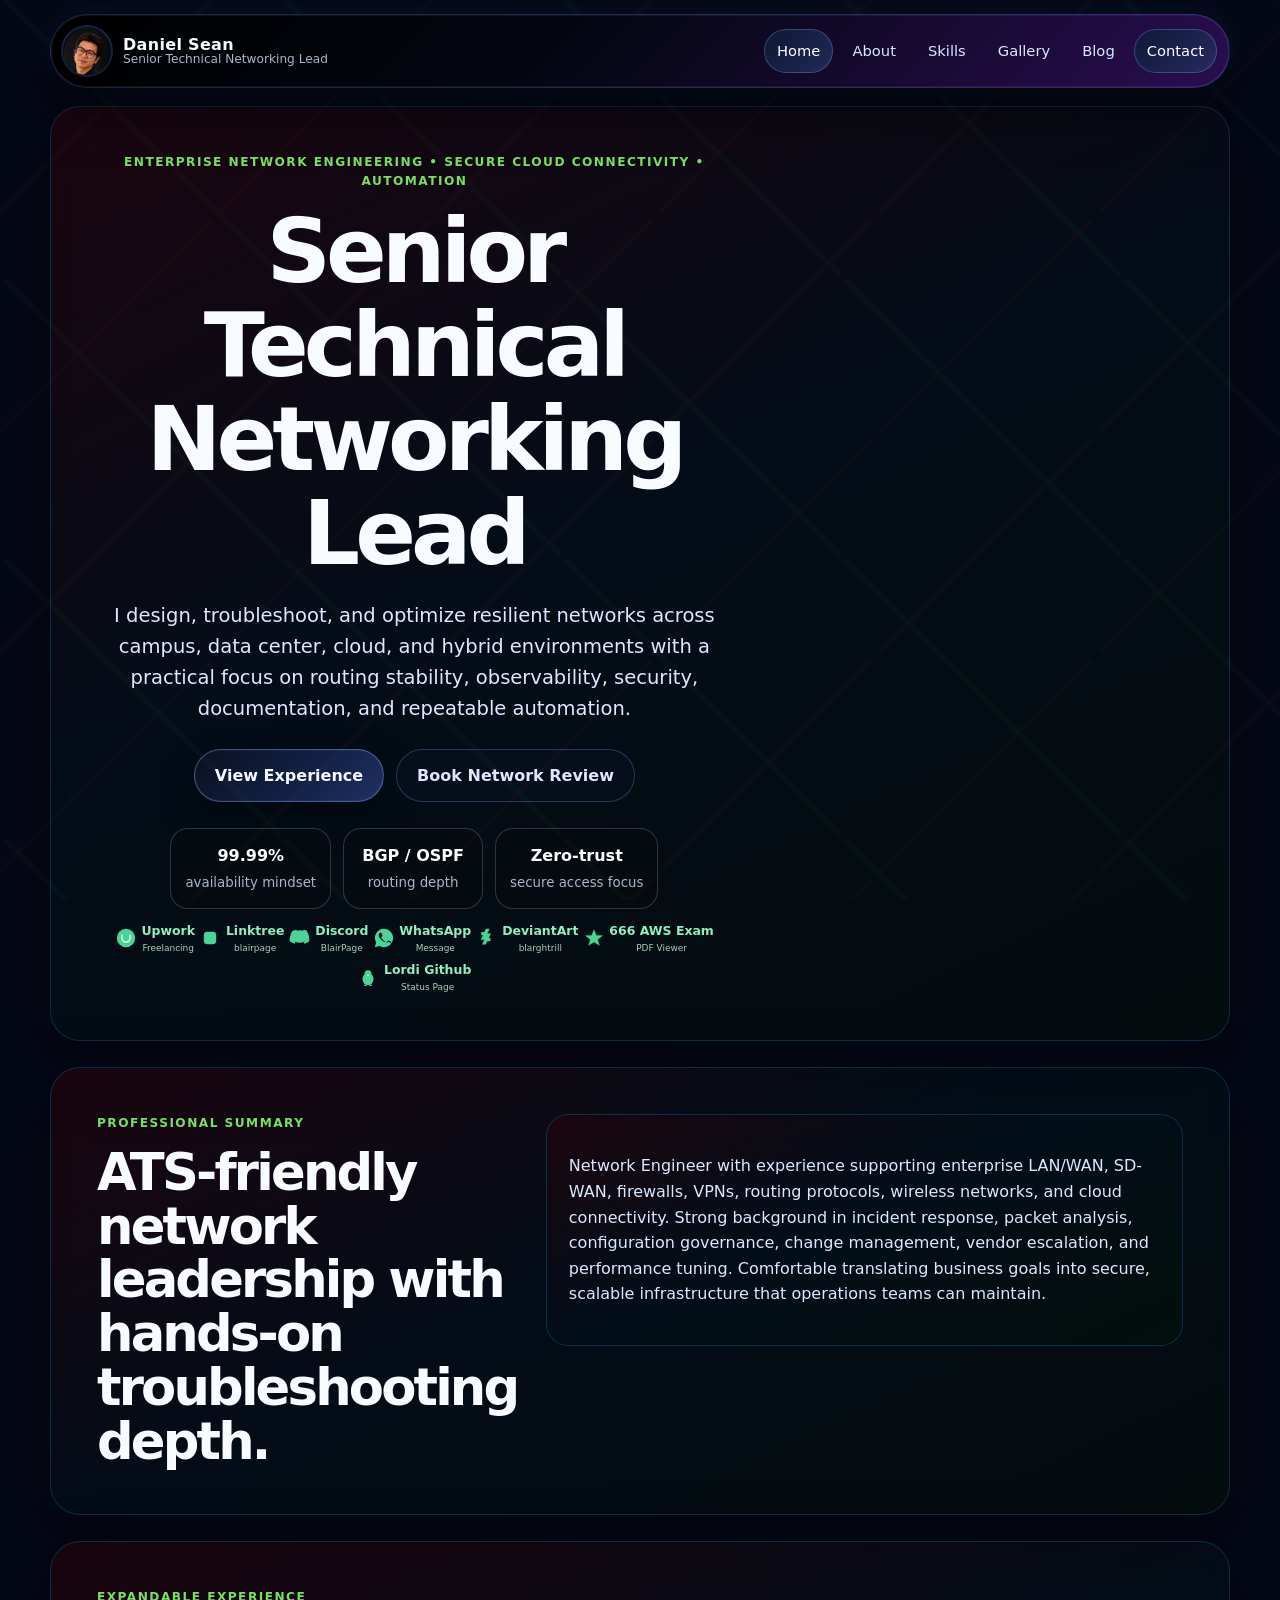
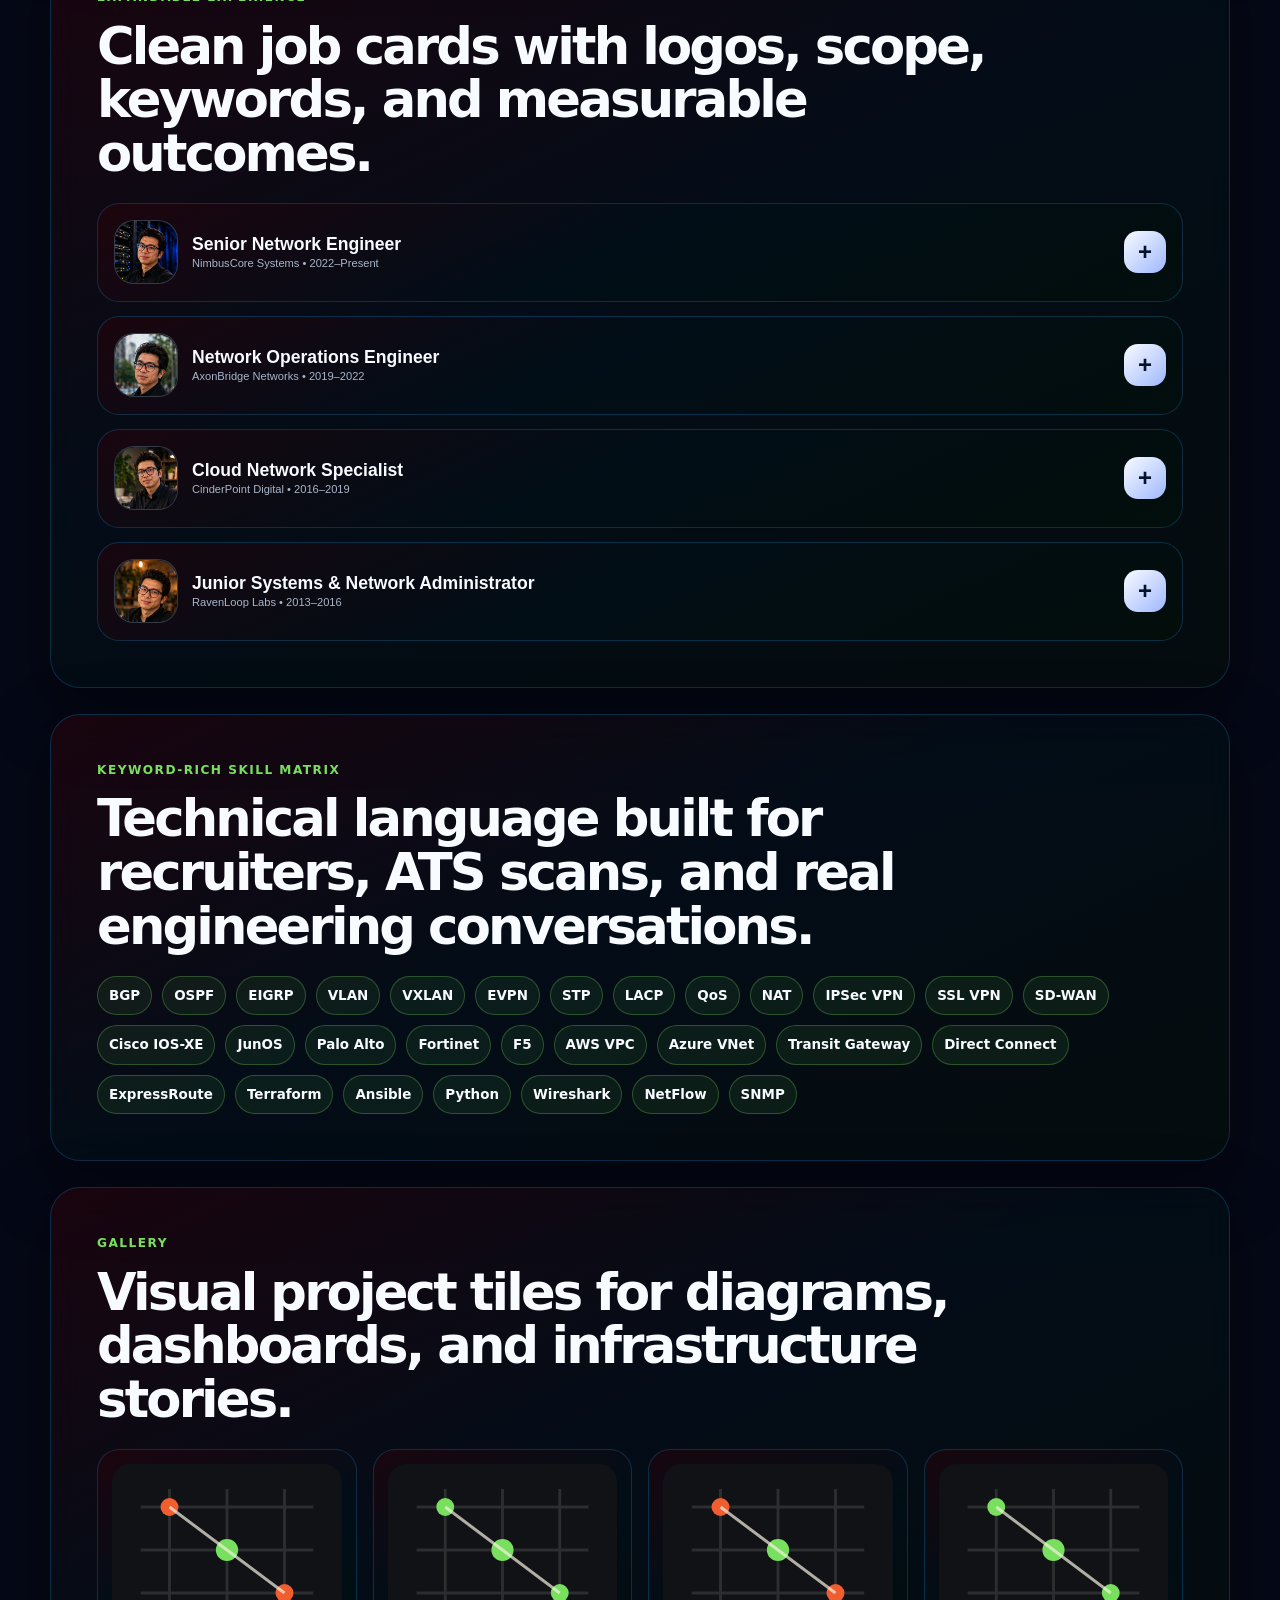
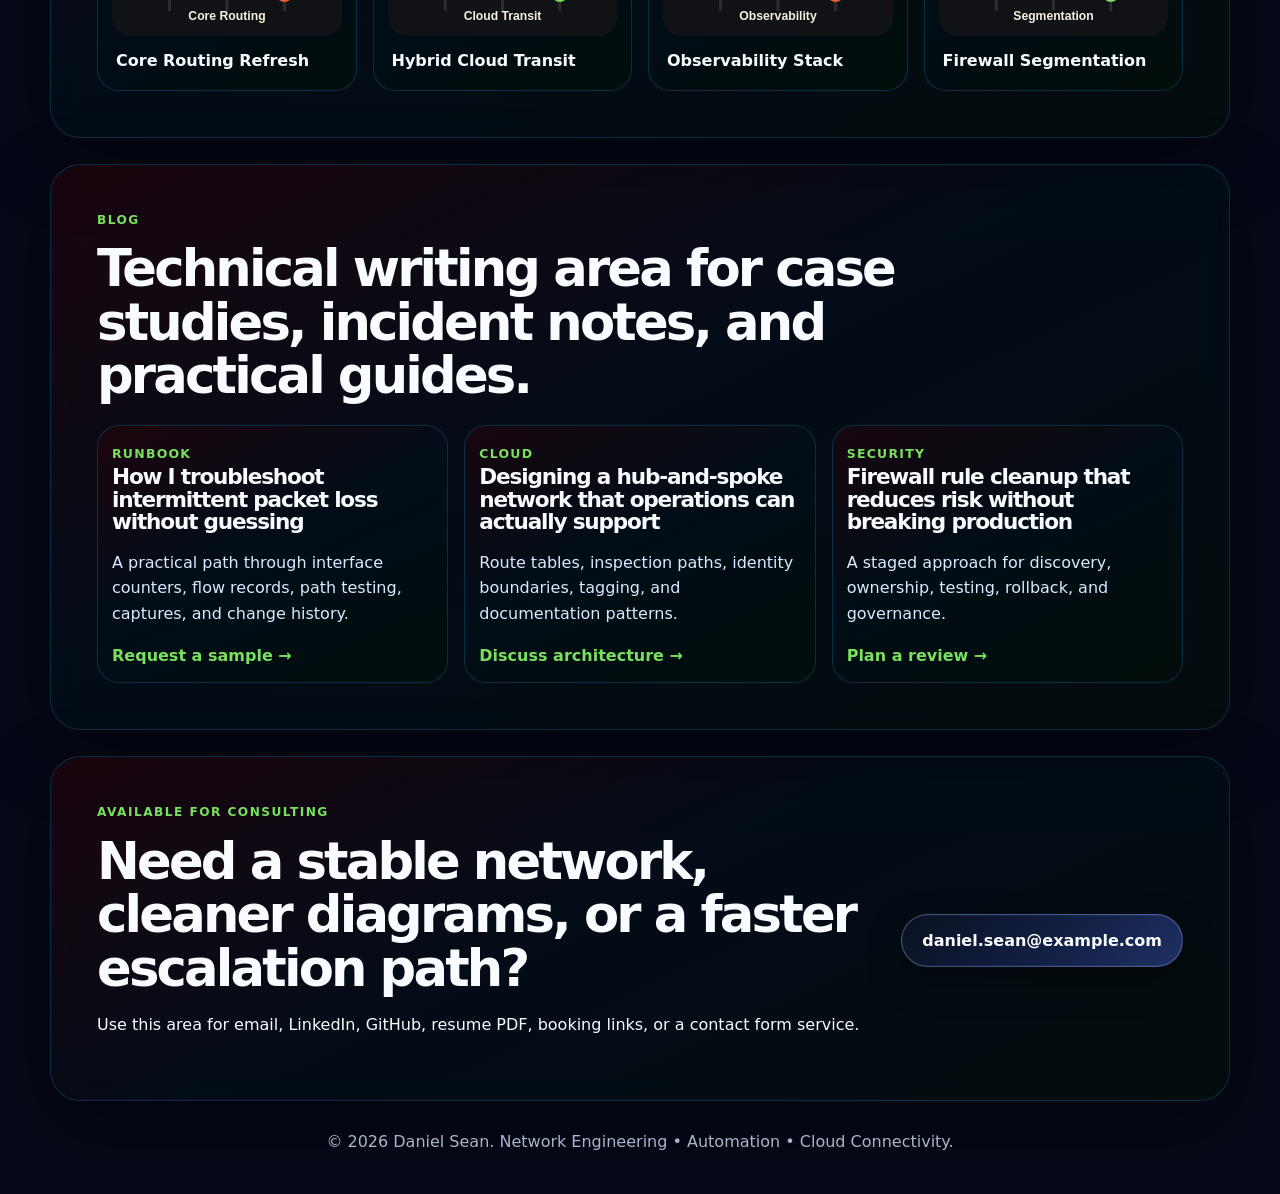
==== index.html @ 22927878 "Update index.html" ====
<!DOCTYPE html>
<html lang="en">
<head>
  <meta charset="UTF-8" />
  <meta name="viewport" content="width=device-width, initial-scale=1.0" />
  <title>Daniel Sean | Senior Technical Networking Lead</title>
  <meta name="description" content="ATS-friendly network engineer portfolio for enterprise routing, switching, firewalls, cloud networking, automation, wireless, observability, and secure infrastructure operations." />
  <meta name="keywords" content="Network Engineer, Cisco, Juniper, Palo Alto, Fortinet, BGP, OSPF, VLANs, VPN, SD-WAN, AWS Networking, Azure Networking, Network Automation, Python, Terraform, Ansible, DNS, DHCP, Wireshark, Zabbix, Datadog" />
  <meta property="og:title" content="Daniel Sean | Network Engineer Portfolio" />
  <meta property="og:description" content="Enterprise network engineering portfolio with infrastructure, automation, security, and cloud networking projects." />
  <meta property="og:type" content="website" />
  <link rel="icon" href="assets/img/favicon.svg" type="image/svg+xml" />
  <link rel="stylesheet" href="assets/css/styles.css" />
  <script defer src="assets/js/app.js"></script>
</head>
<body>
  <div class="mesh-bg" aria-hidden="true"></div>
  <header class="site-header">
    <a class="brand" href="index.html" aria-label="Daniel Sean home">
      <span class="brand-mark"><img src="assets/img/daniel-sean-professional-headshot.png" alt="Daniel Sean professional headshot" /></span>
      <span class="brand-text">
        <strong>Daniel Sean</strong>
        <small>Senior Technical Networking Lead</small>
      </span>
    </a>

    <button class="menu-toggle" type="button" aria-label="Open navigation" aria-expanded="false">
      <span></span><span></span><span></span>
    </button>

    <nav class="nav-links" aria-label="Primary navigation">
      <a href="index.html">Home</a>
      <a href="about.html">About</a>
      <a href="skills.html">Skills</a>
      <a href="gallery.html">Gallery</a>
      <a href="blog.html">Blog</a>
      <a href="contact.html" class="nav-cta">Contact</a>
    </nav>
  </header>

<main id="home">
  <section class="hero section-shell hero-enhanced">

    <div class="hero-copy hero-center">

      <p class="eyebrow">
        Enterprise Network Engineering • Secure Cloud Connectivity • Automation
      </p>

      <h1>
         Senior Technical Networking Lead
      </h1>

      <p class="hero-lede">
        I design, troubleshoot, and optimize resilient networks across campus, data center, cloud,
        and hybrid environments with a practical focus on routing stability, observability, security,
        documentation, and repeatable automation.
      </p>

      <div class="hero-actions">
        <a class="btn btn-primary" href="#experience">View Experience</a>
        <a class="btn btn-secondary" href="contact.html">Book Network Review</a>
      </div>

      <div class="hero-stats" aria-label="Professional highlights">
        <span><strong>99.99%</strong><small>availability mindset</small></span>
        <span><strong>BGP / OSPF</strong><small>routing depth</small></span>
        <span><strong>Zero-trust</strong><small>secure access focus</small></span>
<!-- =========================
     SOCIAL INLINE ROW (LEFT - GREEN THEME)
     ========================= -->

<div class="brand-badge-row">

  <!-- keep your exact same full link/logo row here unchanged -->

</div>

<style>
/* GREEN THEME ONLY — SAME SIZE / SAME LAYOUT */
.brand-badge-row svg circle,
.brand-badge-row svg rect,
.brand-badge-row svg ellipse,
.brand-badge-row svg path {
  fill: #22c55e !important;
}

.brand-badge-row svg polygon,
.brand-badge-row svg rect[fill="#f0eff4"],
.brand-badge-row svg circle[fill="#f0eff4"],
.brand-badge-row svg ellipse[fill="#f0eff4"] {
  fill: #eafff1 !important;
}

.brand-badge-row svg path[stroke],
.brand-badge-row svg circle[stroke],
.brand-badge-row svg rect[stroke] {
  stroke: #eafff1 !important;
}

.brand-badge-row stop:first-child {
  stop-color: #eafff1 !important;
}

.brand-badge-row stop:nth-child(2) {
  stop-color: #4ade80 !important;
}

.brand-badge-row stop:last-child {
  stop-color: #15803d !important;
}

.brand-badge-row .label {
  color: #4ade80 !important;
}

.brand-badge-row .sub {
  color: #bbf7d0 !important;
  opacity: 0.85 !important;
}

.brand-badge-row .badge-item:hover {
  filter:
    drop-shadow(0 10px 18px rgba(0,0,0,0.6))
    drop-shadow(0 0 10px rgba(34,197,94,0.38)) !important;
}
</style>
      </div>

     <!-- =========================
     SOCIAL INLINE ROW (LEFT - GREEN THEME)
     ========================= -->

<div class="brand-badge-row">

  <!-- =========================
     SOCIAL INLINE ROW (CENTERED SMALL - GREEN THEME)
     ========================= -->

<div class="brand-badge-row">

  <!-- ===== UPWORK ===== -->
  <a href="https://www.upwork.com/freelancers/~016bcaceaa7f29db64"
     target="_blank"
     rel="noopener"
     class="badge-item compact-badge">

    <span class="icon-wrap">
      <svg viewBox="0 0 24 24" fill="none">
        <circle cx="12" cy="12" r="10" fill="#22c55e"></circle>
        <path d="M7.6 8.9v3.1a4.4 4.4 0 0 0 8.8 0V8.9"
              stroke="#eafff1"
              stroke-width="1.7"
              stroke-linecap="round"/>
      </svg>
    </span>

    <span class="copy">
      <span class="label">Upwork</span>
      <span class="sub">Freelancing</span>
    </span>

  </a>


  <!-- ===== LINKTREE ===== -->
  <a href="https://linktr.ee/blairpage"
     target="_blank"
     rel="noopener noreferrer"
     class="badge-item compact-badge">

    <span class="icon-wrap">
      <svg viewBox="0 0 128 128">
        <rect x="28" y="28" width="72" height="72" rx="20" fill="#22c55e"></rect>
        <g transform="translate(64 61) scale(0.85)">
          <rect x="-5" y="-28" width="10" height="56" rx="5" fill="#eafff1"></rect>
          <rect x="-28" y="-5" width="56" height="10" rx="5" fill="#eafff1"></rect>
          <rect x="-5" y="-28" width="10" height="30" rx="5" transform="rotate(-45)" fill="#eafff1"></rect>
          <rect x="-5" y="-28" width="10" height="30" rx="5" transform="rotate(45)" fill="#eafff1"></rect>
          <rect x="-5" y="18" width="10" height="18" rx="5" fill="#eafff1"></rect>
        </g>
      </svg>
    </span>

    <span class="copy">
      <span class="label">Linktree</span>
      <span class="sub">blairpage</span>
    </span>

  </a>


  <!-- ===== DISCORD ===== -->
  <a href="#"
     class="badge-item compact-badge"
     title="Discord: BlairPage">

    <span class="icon-wrap">
      <svg viewBox="0 0 24 24" fill="#22c55e">
        <path d="M20.3 4.3A17.7 17.7 0 0 0 15.9 3c-.2.3-.4.7-.6 1a16.6 16.6 0 0 0-6.6 0c-.2-.3-.4-.7-.6-1a17.7 17.7 0 0 0-4.4 1.3C1.3 8.1.5 11.8.8 15.5a17.8 17.8 0 0 0 5.4 2.7c.4-.5.7-1 .9-1.6-.5-.2-1-.4-1.4-.6.1-.1.2-.2.3-.3a12.2 12.2 0 0 0 11 0l.3.3c-.5.2-1 .4-1.5.6.3.6.6 1.1.9 1.6a17.8 17.8 0 0 0 5.4-2.7c.4-4.3-.6-8-2.8-11.2Z"/>
      </svg>
    </span>

    <span class="copy">
      <span class="label">Discord</span>
      <span class="sub">BlairPage</span>
    </span>

  </a>


  <!-- ===== WHATSAPP ===== -->
  <a href="https://wa.me/16502489346"
     target="_blank"
     rel="noopener noreferrer"
     class="badge-item compact-badge">

    <span class="icon-wrap">
      <svg viewBox="0 0 24 24" fill="#22c55e">
        <path d="M12 2a10 10 0 0 0-8.6 15l-1.4 5 5-1.3A10 10 0 1 0 12 2Zm5.4 13.6c-.2.6-1.3 1.1-1.8 1.2-.5.1-1.2.2-3.5-.7-2.8-1.1-4.6-3.9-4.7-4-.1-.2-1.1-1.5-1.1-2.9s.7-2.1 1-2.4c.2-.3.6-.4.8-.4h.6c.2 0 .5 0 .7.5.2.6.8 2 .9 2.2.1.2.1.4 0 .6-.1.2-.2.4-.4.6l-.6.7c-.2.2-.4.4-.2.8.2.4 1 1.7 2.2 2.8 1.5 1.3 2.7 1.7 3.1 1.9.4.2.6.2.8-.1.2-.3.9-1 1.1-1.4.2-.3.4-.3.7-.2.3.1 1.9.9 2.2 1.1.3.2.5.3.5.5 0 .2-.1.9-.3 1.5Z"/>
      </svg>
    </span>

    <span class="copy">
      <span class="label">WhatsApp</span>
      <span class="sub">Message</span>
    </span>

  </a>


  <!-- ===== DEVIANTART ===== -->
  <a href="https://www.deviantart.com/blarghtrill"
     target="_blank"
     rel="noopener noreferrer"
     class="badge-item compact-badge">

    <span class="icon-wrap">
      <svg viewBox="0 0 24 24" fill="#22c55e">
        <path d="M14.9 2H10.9L9.2 5.5H5.7V9H7.7L5.1 14H9.1L6.6 19H10.6L12.4 15.5H15.8V12H13.9L16.4 7H12.4L14.9 2Z"/>
      </svg>
    </span>

    <span class="copy">
      <span class="label">DeviantArt</span>
      <span class="sub">blarghtrill</span>
    </span>

  </a>


  <!-- ===== 666 AWS EXAM ===== -->
  <a href="https://blairyfairy.github.io/BlairPage/aws_exam_results_pdf_viewer.html"
     target="_blank"
     rel="noopener noreferrer"
     class="badge-item compact-badge"
     title="666 AWS Exam">

    <span class="icon-wrap">
      <svg viewBox="0 0 64 64" aria-hidden="true" xmlns="http://www.w3.org/2000/svg">
        <defs>
          <linearGradient id="heartagramBadgeFillGreen" x1="0%" y1="0%" x2="100%" y2="100%">
            <stop offset="0%" stop-color="#eafff1"/>
            <stop offset="52%" stop-color="#4ade80"/>
            <stop offset="100%" stop-color="#15803d"/>
          </linearGradient>
        </defs>

        <path
          d="M32 7
             L38.6 24.9
             L57.7 24.9
             L42.2 36.2
             L48.2 54
             L32 43.4
             L15.8 54
             L21.8 36.2
             L6.3 24.9
             L25.4 24.9
             Z"
          fill="url(#heartagramBadgeFillGreen)"
          stroke="#eafff1"
          stroke-opacity="0.34"
          stroke-width="0.8"
          stroke-linejoin="round"
          style="filter:drop-shadow(0 0 4px rgba(34,197,94,.38));"
        />
      </svg>
    </span>

    <span class="copy">
      <span class="label">666 AWS Exam</span>
      <span class="sub">PDF Viewer</span>
    </span>

  </a>


  <!-- ===== LORDI GITHUB STATUS ===== -->
  <a href="https://blairyfairy.github.io/BlairPage/linux_lordi_github_page.html"
     target="_blank"
     rel="noopener noreferrer"
     class="badge-item compact-badge"
     title="Lordi GitHub Status Page">

    <span class="icon-wrap">
      <svg viewBox="0 0 64 64" xmlns="http://www.w3.org/2000/svg">
        <ellipse cx="32" cy="38" rx="16" ry="18" fill="#22c55e"/>
        <ellipse cx="32" cy="42" rx="10" ry="12" fill="#eafff1"/>
        <circle cx="32" cy="22" r="10" fill="#22c55e"/>
        <circle cx="28" cy="21" r="2" fill="#eafff1"/>
        <circle cx="36" cy="21" r="2" fill="#eafff1"/>
        <polygon points="32,24 28,28 36,28" fill="#eafff1"/>
        <ellipse cx="24" cy="56" rx="4" ry="2" fill="#22c55e"/>
        <ellipse cx="40" cy="56" rx="4" ry="2" fill="#22c55e"/>
      </svg>
    </span>

    <span class="copy">
      <span class="label">Lordi Github</span>
      <span class="sub">Status Page</span>
    </span>

  </a>
</div>



<style>

/* ===== ROW (CENTERED) ===== */
.brand-badge-row {
  display: flex;
  align-items: center;
  justify-content: center;
  gap: 0.28rem;
  flex-wrap: wrap;
  width: 100%;
}

/* ===== ITEMS ===== */
.badge-item {
  display: inline-flex;
  align-items: center;
  text-decoration: none;
  transition: transform 0.2s ease, filter 0.2s ease;
}

/* ===== HOVER ===== */
.badge-item:hover {
  transform: translateY(-3px);
  filter:
    drop-shadow(0 8px 14px rgba(0,0,0,0.5))
    drop-shadow(0 0 10px rgba(34,197,94,0.35));
}

/* ===== ICON SMALLER ===== */
.icon-wrap {
  width: 22px;
  height: 22px;
  flex: 0 0 22px;
}

.icon-wrap svg {
  width: 22px;
  height: 22px;
}

/* ===== TEXT SMALLER ===== */
.copy {
  display: flex;
  flex-direction: column;
  margin-left: 0.28rem;
}

.label {
  color: #4ade80;
  font-weight: 700;
  font-size: 0.78rem;
}

.sub {
  color: #bbf7d0;
  opacity: 0.8;
  font-size: 0.56rem;
}

/* ===== RESPONSIVE ===== */
@media (max-width: 768px) {
  .brand-badge-row {
    justify-content: center;
  }
}

@media (max-width: 480px) {
  .brand-badge-row {
    display: flex;
    flex-wrap: wrap;
    justify-content: center;
    gap: 0.5rem;
    max-width: 260px;
    margin: 0 auto;
  }

  .badge-item {
    flex: 0 0 auto;
  }
}

</style>


</div>

    </section>

    <section id="about" class="section-shell split-section">
      <div>
        <p class="eyebrow">Professional Summary</p>
        <h2>ATS-friendly network leadership with hands-on troubleshooting depth.</h2>
      </div>
      <div class="prose-card">
        <p>
          Network Engineer with experience supporting enterprise LAN/WAN, SD-WAN, firewalls, VPNs,
          routing protocols, wireless networks, and cloud connectivity. Strong background in incident
          response, packet analysis, configuration governance, change management, vendor escalation,
          and performance tuning. Comfortable translating business goals into secure, scalable
          infrastructure that operations teams can maintain.
        </p>
      </div>
    </section>

    <section id="experience" class="section-shell">
      <div class="section-heading">
        <p class="eyebrow">Expandable Experience</p>
        <h2>Clean job cards with logos, scope, keywords, and measurable outcomes.</h2>
      </div>

      <div class="accordion-grid">
        <article class="job-card">
          <button class="job-toggle" type="button" aria-expanded="false">
            <span class="job-logo"><img src="assets/img/daniel-sean-server-room-network-engineer.png" alt="Daniel Sean network engineer in server room" /></span>
            <span class="job-title">
              <strong>Senior Network Engineer</strong>
              <small>NimbusCore Systems • 2022–Present</small>
            </span>
            <span class="job-plus">+</span>
          </button>
          <div class="job-panel">
            <p>Owns hybrid network architecture for multi-site enterprise environments, including redundant WAN, cloud transit, SD-WAN overlays, firewall segmentation, VPN access, and routing policy.</p>
            <ul>
              <li>Improved routing stability across BGP and OSPF domains through standardized prefix policy, route filtering, and documented failover design.</li>
              <li>Built reusable Ansible and Python workflows for device backups, interface audits, VLAN validation, and configuration drift reporting.</li>
              <li>Partnered with security teams on firewall rule cleanup, zero-trust access patterns, IPSec tunnels, and least-privilege network segmentation.</li>
            </ul>
          </div>
        </article>

        <article class="job-card">
          <button class="job-toggle" type="button" aria-expanded="false">
            <span class="job-logo"><img src="assets/img/daniel-sean-enterprise-edge-city.png" alt="Daniel Sean enterprise edge network engineer portrait" /></span>
            <span class="job-title">
              <strong>Network Operations Engineer</strong>
              <small>AxonBridge Networks • 2019–2022</small>
            </span>
            <span class="job-plus">+</span>
          </button>
          <div class="job-panel">
            <p>Supported production network operations for data center, campus, wireless, and customer-facing services with on-call escalation ownership.</p>
            <ul>
              <li>Reduced repeat incidents by improving monitoring thresholds, runbooks, interface descriptions, and event correlation across SNMP, syslog, NetFlow, and packet captures.</li>
              <li>Troubleshot complex latency, asymmetric routing, MTU, DNS, DHCP, NAT, and VPN issues using Wireshark, traceroute, tcpdump, and vendor telemetry.</li>
              <li>Coordinated maintenance windows for switch refreshes, firewall upgrades, wireless controller changes, and redundant circuit cutovers.</li>
            </ul>
          </div>
        </article>

        <article class="job-card">
          <button class="job-toggle" type="button" aria-expanded="false">
            <span class="job-logo"><img src="assets/img/daniel-sean-office-network-consultant.png" alt="Daniel Sean office network consultant portrait" /></span>
            <span class="job-title">
              <strong>Cloud Network Specialist</strong>
              <small>CinderPoint Digital • 2016–2019</small>
            </span>
            <span class="job-plus">+</span>
          </button>
          <div class="job-panel">
            <p>Designed and supported cloud networking patterns for AWS and Azure environments, including VPC/VNet design, private connectivity, load balancing, DNS, security groups, and network ACLs.</p>
            <ul>
              <li>Implemented scalable hub-and-spoke patterns for shared services, inspection, private routing, and secure application segmentation.</li>
              <li>Worked with Terraform modules to standardize subnets, route tables, gateways, peering, private endpoints, and tagging.</li>
              <li>Collaborated with DevOps teams to diagnose service reachability, TLS, load balancer health checks, and container networking failures.</li>
            </ul>
          </div>
        </article>

        <article class="job-card">
          <button class="job-toggle" type="button" aria-expanded="false">
            <span class="job-logo"><img src="assets/img/daniel-sean-warm-office-portrait.png" alt="Daniel Sean warm office professional portrait" /></span>
            <span class="job-title">
              <strong>Junior Systems & Network Administrator</strong>
              <small>RavenLoop Labs • 2013–2016</small>
            </span>
            <span class="job-plus">+</span>
          </button>
          <div class="job-panel">
            <p>Provided hands-on support for switches, routers, Windows/Linux systems, access points, endpoint connectivity, documentation, and help desk escalations.</p>
            <ul>
              <li>Maintained VLANs, switch ports, DHCP scopes, DNS records, site-to-site VPNs, and network diagrams.</li>
              <li>Assisted with hardware lifecycle work, rack diagrams, patch panels, cable labeling, and asset inventory.</li>
              <li>Created repeatable troubleshooting notes for common access, printer, wireless, and remote connectivity problems.</li>
            </ul>
          </div>
        </article>
      </div>
    </section>

    <section id="skills" class="section-shell">
      <div class="section-heading">
        <p class="eyebrow">Keyword-Rich Skill Matrix</p>
        <h2>Technical language built for recruiters, ATS scans, and real engineering conversations.</h2>
      </div>
      <div class="skill-cloud">
        <span>BGP</span><span>OSPF</span><span>EIGRP</span><span>VLAN</span><span>VXLAN</span><span>EVPN</span>
        <span>STP</span><span>LACP</span><span>QoS</span><span>NAT</span><span>IPSec VPN</span><span>SSL VPN</span>
        <span>SD-WAN</span><span>Cisco IOS-XE</span><span>JunOS</span><span>Palo Alto</span><span>Fortinet</span><span>F5</span>
        <span>AWS VPC</span><span>Azure VNet</span><span>Transit Gateway</span><span>Direct Connect</span><span>ExpressRoute</span>
        <span>Terraform</span><span>Ansible</span><span>Python</span><span>Wireshark</span><span>NetFlow</span><span>SNMP</span>
      </div>
    </section>

    <section id="gallery" class="section-shell">
      <div class="section-heading">
        <p class="eyebrow">Gallery</p>
        <h2>Visual project tiles for diagrams, dashboards, and infrastructure stories.</h2>
      </div>
      <div class="gallery-grid">
        <figure><img src="assets/img/gallery-core.svg" alt="Core routing diagram preview" /><figcaption>Core Routing Refresh</figcaption></figure>
        <figure><img src="assets/img/gallery-cloud.svg" alt="Cloud network diagram preview" /><figcaption>Hybrid Cloud Transit</figcaption></figure>
        <figure><img src="assets/img/gallery-observe.svg" alt="Monitoring dashboard preview" /><figcaption>Observability Stack</figcaption></figure>
        <figure><img src="assets/img/gallery-secure.svg" alt="Secure segmentation preview" /><figcaption>Firewall Segmentation</figcaption></figure>
      </div>
    </section>

    <section id="blog" class="section-shell">
      <div class="section-heading">
        <p class="eyebrow">Blog</p>
        <h2>Technical writing area for case studies, incident notes, and practical guides.</h2>
      </div>
      <div class="blog-grid">
        <article>
          <span>Runbook</span>
          <h3>How I troubleshoot intermittent packet loss without guessing</h3>
          <p>A practical path through interface counters, flow records, path testing, captures, and change history.</p>
          <a href="contact.html">Request a sample →</a>
        </article>
        <article>
          <span>Cloud</span>
          <h3>Designing a hub-and-spoke network that operations can actually support</h3>
          <p>Route tables, inspection paths, identity boundaries, tagging, and documentation patterns.</p>
          <a href="contact.html">Discuss architecture →</a>
        </article>
        <article>
          <span>Security</span>
          <h3>Firewall rule cleanup that reduces risk without breaking production</h3>
          <p>A staged approach for discovery, ownership, testing, rollback, and governance.</p>
          <a href="contact.html">Plan a review →</a>
        </article>
      </div>
    </section>

    <section id="contact" class="section-shell contact-panel">
      <div>
        <p class="eyebrow">Available for Consulting</p>
        <h2>Need a stable network, cleaner diagrams, or a faster escalation path?</h2>
        <p>Use this area for email, LinkedIn, GitHub, resume PDF, booking links, or a contact form service.</p>
      </div>
      <div class="contact-actions">
        <a class="btn btn-primary" href="mailto:daniel.sean@example.com">daniel.sean@example.com</a>
      </div>
    </section>
  </main>
<style>
  html,
  body {
    background-color: #050816 !important;
    background: #050816 !important;
    min-height: 100%;
    overflow-x: hidden;
  }

  body::before {
    content: "";
    position: fixed;
    inset: 0;
    z-index: -9999;
    pointer-events: none;
    background:
      radial-gradient(circle at 20% 10%, rgba(88, 166, 255, 0.18), transparent 32%),
      radial-gradient(circle at 80% 0%, rgba(177, 108, 255, 0.14), transparent 34%),
      linear-gradient(135deg, #050816 0%, #08111f 48%, #030712 100%);
    transform: translateZ(0);
    backface-visibility: hidden;
  }

  .mesh-bg {
    position: fixed !important;
    inset: 0 !important;
    min-height: 100vh !important;
    width: 100vw !important;
    pointer-events: none !important;
    z-index: -2 !important;
    transform: translateZ(0) !important;
    backface-visibility: hidden !important;
    will-change: transform !important;
  }

  main,
  section,
  .section-shell,
  .hero,
  .site-header,
  footer {
    transform: translateZ(0);
    backface-visibility: hidden;
  }

  img,
  svg {
    backface-visibility: hidden;
    transform: translateZ(0);
  }

  @media (max-width: 768px) {
    html,
    body {
      background-color: #050816 !important;
    }

    body::before {
      position: fixed;
      min-height: 100svh;
    }
  }
</style>
  <button class="scroll-top-btn" type="button" aria-label="Scroll to top">▲</button>

  <footer>
    <p>© <span id="year"></span> Daniel Sean. Network Engineering • Automation • Cloud Connectivity.</p>
  </footer>
<style>
  /* HERO CONTENT: keep same container, stop left-aligning inside it */
  .hero .hero-copy {
    width: 100% !important;
    max-width: 100% !important;
    text-align: center !important;
    align-items: center !important;
    margin-left: auto !important;
    margin-right: auto !important;
  }

  .hero .eyebrow,
  .hero h1,
  .hero .hero-lede {
    text-align: center !important;
    margin-left: auto !important;
    margin-right: auto !important;
  }

  .hero .hero-lede {
    max-width: 980px !important;
  }

  .hero .hero-actions {
    justify-content: center !important;
    align-items: center !important;
  }

  .hero .hero-stats {
    width: 100% !important;
    justify-content: center !important;
    align-items: stretch !important;
    text-align: center !important;
  }

  .hero .hero-stats span {
    align-items: center !important;
    text-align: center !important;
  }

  /* SOCIAL ICON ROW: same size/layout, theme-matched green accents */
  .brand-badge-row {
    justify-content: center !important;
    align-items: center !important;
  }

  .badge-item.compact-badge {
    color: #dfffe8 !important;
    border-radius: 999px !important;
  }

  .badge-item.compact-badge:hover {
    transform: translateY(-3px) scale(1.025) !important;
    filter:
      drop-shadow(0 8px 14px rgba(0,0,0,0.5))
      drop-shadow(0 0 10px rgba(70,255,160,0.28)) !important;
  }

  .badge-item.compact-badge .icon-wrap svg circle,
  .badge-item.compact-badge .icon-wrap svg rect,
  .badge-item.compact-badge .icon-wrap svg ellipse,
  .badge-item.compact-badge .icon-wrap svg path {
    fill: #48d597 !important;
  }

  .badge-item.compact-badge .icon-wrap svg path[stroke],
  .badge-item.compact-badge .icon-wrap svg circle[stroke],
  .badge-item.compact-badge .icon-wrap svg rect[stroke] {
    stroke: #dfffe8 !important;
  }

  .badge-item.compact-badge .icon-wrap svg path[fill="#f0eff4"],
  .badge-item.compact-badge .icon-wrap svg circle[fill="#f0eff4"],
  .badge-item.compact-badge .icon-wrap svg rect[fill="#f0eff4"],
  .badge-item.compact-badge .icon-wrap svg polygon[fill="#f0eff4"],
  .badge-item.compact-badge .icon-wrap svg ellipse[fill="#f0eff4"] {
    fill: #eafff1 !important;
  }

  .badge-item.compact-badge .label {
    color: #8ff0bd !important;
  }

  .badge-item.compact-badge .sub {
    color: #c8ffdc !important;
    opacity: 0.82 !important;
  }

  @media (max-width: 768px) {
    .hero .hero-copy,
    .hero .eyebrow,
    .hero h1,
    .hero .hero-lede {
      text-align: center !important;
    }

    .hero .hero-actions,
    .hero .hero-stats {
      justify-content: center !important;
    }
  }
</style>
  
</body>
</html>
---- assets/css/styles.css ----
:root {
  --ink: #08090b;
  --ink-soft: #15171c;
  --charcoal: #202228;
  --bone: #f6f0df;
  --bone-soft: #ede3c8;
  --ember: #f05d2f;
  --ember-dark: #a8351f;
  --venom: #79e05f;
  --moss: #2f6b3a;
  --silver: #c9c6b9;
  --muted: #a9a28f;
  --glass: rgba(246, 240, 223, 0.09);
  --border: rgba(246, 240, 223, 0.18);
  --shadow: 0 24px 70px rgba(0, 0, 0, 0.38);
  --radius-xl: 30px;
  --radius-lg: 22px;
  --radius-md: 16px;
  --max: 1180px;
}

* { box-sizing: border-box; }

html { scroll-behavior: smooth; }

body {
  margin: 0;
  font-family: Inter, ui-sans-serif, system-ui, -apple-system, BlinkMacSystemFont, "Segoe UI", sans-serif;
  color: var(--bone);
  background:
    radial-gradient(circle at 18% 12%, rgba(240, 93, 47, 0.20), transparent 28rem),
    radial-gradient(circle at 86% 16%, rgba(121, 224, 95, 0.14), transparent 24rem),
    linear-gradient(140deg, #07080a 0%, #121317 44%, #22110d 100%);
  line-height: 1.6;
  min-height: 100vh;
}

body::before {
  content: "";
  position: fixed;
  inset: 0;
  pointer-events: none;
  opacity: 0.16;
  background-image:
    linear-gradient(115deg, transparent 0 46%, rgba(246, 240, 223, .13) 47%, transparent 48% 100%),
    linear-gradient(65deg, transparent 0 50%, rgba(121, 224, 95, .12) 51%, transparent 52% 100%);
  background-size: 190px 190px, 230px 230px;
  mask-image: radial-gradient(circle at center, black 10%, transparent 82%);
}

a { color: inherit; text-decoration: none; }
img { max-width: 100%; display: block; }

.site-header {
  position: sticky;
  top: 14px;
  z-index: 50;
  width: min(var(--max), calc(100% - 28px));
  margin: 14px auto 0;
  padding: 12px;
  display: flex;
  align-items: center;
  justify-content: space-between;
  border: 1px solid var(--border);
  border-radius: 999px;
  background: rgba(8, 9, 11, 0.76);
  box-shadow: var(--shadow);
  backdrop-filter: blur(18px);
}

.brand {
  display: inline-flex;
  align-items: center;
  gap: 12px;
  min-width: 0;
}

.brand-mark {
  width: 48px;
  height: 48px;
  display: grid;
  place-items: center;
  border-radius: 50%;
  font-weight: 900;
  letter-spacing: -0.08em;
  color: var(--ink);
  background: linear-gradient(135deg, var(--bone) 0%, var(--ember) 55%, var(--venom) 100%);
  box-shadow: inset 0 0 0 3px rgba(8, 9, 11, .45), 0 8px 22px rgba(240, 93, 47, .25);
}

.brand-text { display: grid; line-height: 1.1; }
.brand-text strong { letter-spacing: .02em; }
.brand-text small { color: var(--muted); font-size: .76rem; }

.nav-links {
  display: flex;
  align-items: center;
  gap: 6px;
}

.nav-links a {
  padding: 10px 13px;
  border-radius: 999px;
  color: var(--bone-soft);
  font-size: .92rem;
  transition: 180ms ease;
}

.nav-links a:hover,
.nav-links .nav-cta {
  background: rgba(246, 240, 223, .11);
  color: white;
}

.nav-card-link {
  border: 1px solid rgba(121, 224, 95, .34);
  color: var(--venom) !important;
}

.menu-toggle {
  display: none;
  width: 48px;
  height: 44px;
  border: 1px solid var(--border);
  border-radius: 16px;
  background: rgba(246, 240, 223, .08);
  cursor: pointer;
}

.menu-toggle span {
  display: block;
  width: 22px;
  height: 2px;
  margin: 5px auto;
  border-radius: 999px;
  background: var(--bone);
}

.section-shell {
  width: min(var(--max), calc(100% - 28px));
  margin: 26px auto;
  padding: clamp(22px, 4vw, 46px);
  border: 1px solid var(--border);
  border-radius: var(--radius-xl);
  background:
    linear-gradient(155deg, rgba(246, 240, 223, .105), rgba(246, 240, 223, .035)),
    rgba(8, 9, 11, .38);
  box-shadow: var(--shadow);
  backdrop-filter: blur(15px);
  overflow: hidden;
}

.hero {
  min-height: calc(100vh - 120px);
  display: grid;
  grid-template-columns: 1.2fr .8fr;
  align-items: center;
  gap: 28px;
  margin-top: 18px;
}

.eyebrow {
  color: var(--venom);
  font-weight: 800;
  letter-spacing: .12em;
  text-transform: uppercase;
  font-size: .76rem;
  margin: 0 0 12px;
}

h1, h2, h3 { line-height: 1.05; margin: 0; letter-spacing: -0.055em; }
h1 { font-size: clamp(2.7rem, 7vw, 6.9rem); max-width: 900px; }
h2 { font-size: clamp(2rem, 4vw, 4.4rem); }
h3 { font-size: 1.35rem; }

.hero-lede {
  max-width: 760px;
  color: var(--bone-soft);
  font-size: clamp(1.02rem, 2vw, 1.22rem);
}

.hero-actions, .contact-actions {
  display: flex;
  flex-wrap: wrap;
  gap: 12px;
  margin-top: 24px;
}

.btn {
  display: inline-flex;
  align-items: center;
  justify-content: center;
  min-height: 48px;
  padding: 13px 20px;
  border-radius: 999px;
  font-weight: 850;
  border: 1px solid var(--border);
  transition: transform 180ms ease, box-shadow 180ms ease;
}

.btn:hover { transform: translateY(-2px); }

.btn-primary {
  color: #08090b;
  background: linear-gradient(135deg, var(--bone) 0%, var(--ember) 62%, var(--venom) 140%);
  box-shadow: 0 14px 34px rgba(240, 93, 47, .25);
}

.btn-secondary {
  color: var(--bone);
  background: rgba(246, 240, 223, .08);
}

.hero-stats {
  display: flex;
  flex-wrap: wrap;
  gap: 12px;
  margin-top: 26px;
}

.hero-stats span {
  min-width: 140px;
  padding: 14px;
  border: 1px solid var(--border);
  border-radius: 18px;
  background: rgba(8, 9, 11, .34);
}

.hero-stats strong { display: block; color: white; }
.hero-stats small { color: var(--muted); }

.hero-card {
  position: relative;
  padding: 26px;
  border-radius: var(--radius-xl);
  background:
    radial-gradient(circle at 50% 0%, rgba(121, 224, 95, .22), transparent 19rem),
    linear-gradient(160deg, rgba(246, 240, 223, .14), rgba(246, 240, 223, .035));
  border: 1px solid var(--border);
  text-align: center;
}

.signal-ring {
  position: absolute;
  inset: 14px;
  border-radius: inherit;
  border: 1px dashed rgba(121, 224, 95, .32);
  pointer-events: none;
}

.hero-card img {
  width: min(250px, 78%);
  margin: 8px auto 22px;
  border-radius: 32px;
  filter: drop-shadow(0 22px 34px rgba(0,0,0,.45));
}

.hero-card p { color: var(--bone-soft); }
.badge-row { display: flex; flex-wrap: wrap; gap: 8px; justify-content: center; }
.badge-row span, .skill-cloud span {
  border: 1px solid rgba(121, 224, 95, .28);
  background: rgba(121, 224, 95, .08);
  color: var(--bone);
  border-radius: 999px;
  padding: 8px 11px;
  font-size: .84rem;
  font-weight: 700;
}

.split-section {
  display: grid;
  grid-template-columns: .8fr 1.2fr;
  gap: 24px;
  align-items: start;
}

.prose-card {
  padding: 22px;
  border-radius: var(--radius-lg);
  border: 1px solid var(--border);
  background: rgba(8, 9, 11, .28);
  color: var(--bone-soft);
}

.section-heading { margin-bottom: 22px; max-width: 900px; }

.accordion-grid {
  display: grid;
  gap: 14px;
}

.job-card {
  border-radius: var(--radius-lg);
  border: 1px solid var(--border);
  background: rgba(8, 9, 11, .35);
  overflow: hidden;
}

.job-toggle {
  width: 100%;
  display: grid;
  grid-template-columns: auto 1fr auto;
  align-items: center;
  gap: 14px;
  padding: 16px;
  border: 0;
  color: inherit;
  text-align: left;
  background: transparent;
  cursor: pointer;
}

.job-logo {
  width: 64px;
  height: 64px;
  border-radius: 20px;
  overflow: hidden;
  border: 1px solid var(--border);
  background: rgba(246, 240, 223, .08);
  display: grid;
  place-items: center;
}

.job-title strong { display: block; font-size: 1.1rem; }
.job-title small { color: var(--muted); }

.job-plus {
  width: 42px;
  height: 42px;
  display: grid;
  place-items: center;
  border-radius: 14px;
  color: var(--ink);
  font-size: 1.5rem;
  font-weight: 900;
  background: linear-gradient(135deg, var(--bone), var(--ember));
}

.job-panel {
  max-height: 0;
  overflow: hidden;
  transition: max-height 260ms ease;
  border-top: 1px solid transparent;
}

.job-card.is-open .job-panel {
  max-height: 520px;
  border-top-color: var(--border);
}

.job-card.is-open .job-plus { background: linear-gradient(135deg, var(--venom), var(--bone)); }

.job-panel p, .job-panel ul {
  margin: 0;
  padding: 18px 20px;
  color: var(--bone-soft);
}

.job-panel ul { padding-top: 0; padding-left: 42px; }

.skill-cloud {
  display: flex;
  flex-wrap: wrap;
  gap: 10px;
}

.gallery-grid, .blog-grid {
  display: grid;
  grid-template-columns: repeat(4, 1fr);
  gap: 16px;
}

.gallery-grid figure, .blog-grid article {
  margin: 0;
  padding: 14px;
  border-radius: var(--radius-lg);
  border: 1px solid var(--border);
  background: rgba(8, 9, 11, .33);
}

.gallery-grid img {
  width: 100%;
  aspect-ratio: 4 / 3;
  object-fit: cover;
  border-radius: 18px;
}

.gallery-grid figcaption {
  padding: 12px 4px 2px;
  font-weight: 850;
}

.blog-grid { grid-template-columns: repeat(3, 1fr); }

.blog-grid article span {
  color: var(--venom);
  font-weight: 850;
  font-size: .78rem;
  text-transform: uppercase;
  letter-spacing: .1em;
}

.blog-grid p { color: var(--bone-soft); }
.blog-grid a { color: var(--venom); font-weight: 850; }

.contact-panel {
  display: grid;
  grid-template-columns: 1fr auto;
  gap: 24px;
  align-items: center;
}

footer {
  width: min(var(--max), calc(100% - 28px));
  margin: 28px auto 40px;
  color: var(--muted);
  text-align: center;
}

@media (max-width: 900px) {
  .site-header {
    align-items: flex-start;
    border-radius: 26px;
    flex-wrap: wrap;
  }

  .menu-toggle { display: block; }

  .nav-links {
    display: none;
    width: 100%;
    grid-template-columns: repeat(2, minmax(0, 1fr));
    gap: 8px;
    padding-top: 12px;
  }

  .nav-links.is-open { display: grid; }

  .nav-links a {
    text-align: center;
    border: 1px solid var(--border);
    background: rgba(246, 240, 223, .06);
  }

  .hero, .split-section, .contact-panel {
    grid-template-columns: 1fr;
  }

  .hero {
    min-height: auto;
    padding-top: 34px;
  }

  .gallery-grid { grid-template-columns: repeat(2, 1fr); }
  .blog-grid { grid-template-columns: 1fr; }
}

@media (max-width: 560px) {
  .site-header, .section-shell, footer { width: calc(100% - 18px); }
  .site-header { top: 8px; margin-top: 8px; }
  .brand-mark { width: 42px; height: 42px; }
  .brand-text strong { font-size: .95rem; }

  h1 { font-size: clamp(2.35rem, 15vw, 4.3rem); }
  h2 { font-size: clamp(1.75rem, 10vw, 3rem); }

  .section-shell { padding: 18px; border-radius: 24px; }
  .hero-actions, .contact-actions { display: grid; }
  .btn { width: 100%; }

  .job-toggle {
    grid-template-columns: auto 1fr;
  }

  .job-plus {
    grid-column: 1 / -1;
    width: 100%;
  }

  .job-logo { width: 56px; height: 56px; border-radius: 18px; }
  .job-panel ul { padding-left: 34px; }
  .gallery-grid { grid-template-columns: 1fr; }

  .nav-links { grid-template-columns: 1fr 1fr; }
}

/* Fixed navigation + Spawn-comic polish override: appended so original structure stays intact. */
:root {
  --spawn-black: #050506;
  --spawn-ink: #0b0d0b;
  --spawn-red: #8f1212;
  --spawn-red-hot: #e32626;
  --spawn-green: #39ff7a;
  --spawn-green-deep: #0a6f35;
  --spawn-cape: #210909;
}

html { scroll-padding-top: 112px; }

body {
  padding-top: 96px;
  background:
    radial-gradient(circle at 15% 8%, rgba(227, 38, 38, 0.28), transparent 24rem),
    radial-gradient(circle at 86% 10%, rgba(57, 255, 122, 0.17), transparent 28rem),
    radial-gradient(circle at 55% 92%, rgba(143, 18, 18, 0.24), transparent 30rem),
    linear-gradient(145deg, #020203 0%, #080908 38%, #180707 72%, #050506 100%);
}

body::after {
  content: "";
  position: fixed;
  inset: 0;
  pointer-events: none;
  opacity: .16;
  background-image:
    linear-gradient(135deg, transparent 0 47%, rgba(227, 38, 38, .28) 48%, transparent 49% 100%),
    linear-gradient(45deg, transparent 0 50%, rgba(57, 255, 122, .18) 51%, transparent 52% 100%);
  background-size: 220px 220px, 280px 280px;
  mix-blend-mode: screen;
}

.site-header {
  position: fixed;
  top: 14px;
  left: 50%;
  transform: translateX(-50%);
  margin: 0;
  border-color: rgba(57, 255, 122, .25);
  background:
    linear-gradient(135deg, rgba(5, 5, 6, .94), rgba(33, 9, 9, .88)),
    rgba(5, 5, 6, .92);
  box-shadow: 0 18px 60px rgba(0,0,0,.58), 0 0 28px rgba(57,255,122,.08), inset 0 0 0 1px rgba(227,38,38,.16);
}

.brand-mark,
.btn-primary,
.link-grid .primary-link {
  background: linear-gradient(135deg, #f6f0df 0%, var(--spawn-red-hot) 46%, var(--spawn-red) 62%, var(--spawn-green) 145%);
}

.nav-links a:hover,
.nav-links .nav-cta,
.nav-links .is-active {
  background: linear-gradient(135deg, rgba(143,18,18,.7), rgba(57,255,122,.12));
  color: #fff;
  box-shadow: inset 0 0 0 1px rgba(57,255,122,.18);
}

.nav-card-link {
  background: rgba(57,255,122,.06);
  border-color: rgba(57,255,122,.42);
}

.section-shell,
.hero-card,
.job-card,
.gallery-grid figure,
.blog-grid article,
.prose-card,
.timeline-card,
.feature-grid article,
.skills-page-grid article,
.gallery-page-grid figure,
.blog-page-list article {
  border-color: rgba(57, 255, 122, .20);
  background:
    linear-gradient(155deg, rgba(227,38,38,.10), rgba(57,255,122,.035)),
    rgba(5,5,6,.52);
}

.page-hero { min-height: auto; }
.compact-page-hero { display: block; }

.feature-grid,
.skills-page-grid,
.gallery-page-grid {
  display: grid;
  grid-template-columns: repeat(2, minmax(0, 1fr));
  gap: 16px;
}

.feature-grid article,
.skills-page-grid article,
.timeline-card,
.blog-page-list article {
  padding: 22px;
  border-radius: var(--radius-lg);
  border: 1px solid rgba(57,255,122,.20);
  box-shadow: inset 0 0 32px rgba(143,18,18,.08);
}

.timeline-section,
.blog-page-list { display: grid; gap: 18px; }
.timeline-card { display: grid; grid-template-columns: 96px 1fr; gap: 22px; align-items: start; }
.timeline-card img { width: 96px; border-radius: 24px; border: 1px solid rgba(57,255,122,.22); }
.timeline-card ul { color: var(--bone-soft); }

.gallery-page-grid figure { margin: 0; padding: 16px; border-radius: var(--radius-lg); }
.gallery-page-grid img { width: 100%; border-radius: 20px; aspect-ratio: 16 / 10; object-fit: cover; }
.gallery-page-grid figcaption { display: grid; gap: 6px; padding: 14px 4px 2px; }
.gallery-page-grid figcaption span { color: var(--bone-soft); }

.blog-page-list article { display: grid; gap: 14px; }
.blog-page-list .btn { width: fit-content; }
.vertical-actions { display: grid; min-width: min(360px, 100%); }

.scroll-top-btn {
  position: fixed;
  right: 18px;
  bottom: 18px;
  z-index: 80;
  width: 48px;
  height: 48px;
  border: 1px solid rgba(57,255,122,.38);
  border-radius: 50%;
  color: #08090b;
  background: linear-gradient(135deg, #f6f0df, var(--spawn-green));
  box-shadow: 0 16px 34px rgba(0,0,0,.45), 0 0 22px rgba(57,255,122,.20);
  cursor: pointer;
  font-size: 1.05rem;
  font-weight: 900;
  opacity: 0;
  transform: translateY(14px) scale(.94);
  pointer-events: none;
  transition: opacity 180ms ease, transform 180ms ease;
}

.scroll-top-btn.is-visible {
  opacity: 1;
  transform: translateY(0) scale(1);
  pointer-events: auto;
}

@media (max-width: 900px) {
  body { padding-top: 92px; }
  .site-header { top: 8px; }
  .feature-grid,
  .skills-page-grid,
  .gallery-page-grid { grid-template-columns: 1fr; }
  .timeline-card { grid-template-columns: 1fr; }
  .timeline-card img { width: 84px; }
}

@media (max-width: 560px) {
  html { scroll-padding-top: 96px; }
  body { padding-top: 86px; }
  .site-header { width: calc(100% - 18px); }
  .scroll-top-btn { width: 44px; height: 44px; right: 12px; bottom: 12px; }
}


/* Daniel Sean final pass: menu stays at the document top, not fixed to the viewport; modernized red/blue/green/purple/yellow/white palette. */
:root{--blood-red:#ff1744;--blood-red-deep:#8b0018;--comic-blue:#17a8ff;--midnight-blue:#030712;--midnight-blue-2:#061a38;--true-black:#000;--neon-green:#44ff88;--forest-green:#087a44;--deep-purple:#32105f;--violet-glow:#7c2cff;--signal-yellow:#ffe45c;--clean-white:#f8fbff;--bone:#f8fbff;--bone-soft:#dce8ff;--muted:#a8b6c9;--border:rgba(248,251,255,.18)}
html{scroll-padding-top:18px}body{padding-top:0!important;background:radial-gradient(circle at 12% 8%,rgba(255,23,68,.34),transparent 23rem),radial-gradient(circle at 90% 10%,rgba(23,168,255,.20),transparent 27rem),radial-gradient(circle at 74% 82%,rgba(68,255,136,.16),transparent 26rem),radial-gradient(circle at 18% 90%,rgba(124,44,255,.20),transparent 28rem),linear-gradient(145deg,#000 0%,#030712 36%,#061a38 60%,#160627 82%,#000 100%)!important}.site-header{position:relative!important;top:auto!important;left:auto!important;transform:none!important;width:min(var(--max),calc(100% - 28px))!important;margin:14px auto 0!important;border-color:rgba(23,168,255,.28)!important;background:linear-gradient(135deg,rgba(0,0,0,.93),rgba(3,7,18,.92) 42%,rgba(50,16,95,.84)),rgba(0,0,0,.92)!important;box-shadow:0 18px 54px rgba(0,0,0,.58),0 0 30px rgba(23,168,255,.10),inset 0 0 0 1px rgba(255,23,68,.16)!important}.brand-mark,.btn-primary,.link-grid .primary-link{background:linear-gradient(135deg,var(--clean-white) 0%,var(--signal-yellow) 24%,var(--blood-red) 49%,var(--comic-blue) 74%,var(--neon-green) 120%)!important;color:var(--midnight-blue)!important}.nav-links a:hover,.nav-links .nav-cta,.nav-links .is-active{background:linear-gradient(135deg,rgba(255,23,68,.72),rgba(23,168,255,.28),rgba(68,255,136,.10))!important;color:#fff!important;box-shadow:inset 0 0 0 1px rgba(255,228,92,.26)!important}.nav-card-link{color:var(--signal-yellow)!important;border-color:rgba(255,228,92,.44)!important;background:rgba(255,228,92,.07)!important}.section-shell,.hero-card,.job-card,.gallery-grid figure,.blog-grid article,.prose-card,.timeline-card,.feature-grid article,.skills-page-grid article,.gallery-page-grid figure,.blog-page-list article,.deep-gallery-shell{border-color:rgba(23,168,255,.22)!important;background:linear-gradient(155deg,rgba(255,23,68,.095),rgba(23,168,255,.055) 45%,rgba(68,255,136,.035)),rgba(0,0,0,.54)!important}.deep-gallery-shell{display:grid;gap:16px}.gallery-stage{display:grid;grid-template-columns:auto minmax(0,1fr) auto;gap:12px;align-items:center}.gallery-active-card{margin:0;min-width:0;border-radius:30px;overflow:hidden;border:1px solid rgba(255,255,255,.16);background:rgba(0,0,0,.46);box-shadow:0 22px 60px rgba(0,0,0,.42)}.gallery-active-card img{width:100%;aspect-ratio:16/9;object-fit:cover;border-radius:0;background:linear-gradient(135deg,rgba(255,23,68,.18),rgba(23,168,255,.18))}.gallery-active-card figcaption{display:grid;gap:5px;padding:16px 18px 18px}.gallery-active-card strong{color:#fff;font-size:clamp(1.1rem,3vw,1.55rem)}.gallery-active-card span,.gallery-meta-row{color:var(--bone-soft)}.gallery-arrow{width:48px;height:74px;border:1px solid rgba(255,228,92,.32);border-radius:999px;color:#fff;background:linear-gradient(180deg,rgba(255,23,68,.72),rgba(23,168,255,.28));font-size:2.4rem;cursor:pointer;box-shadow:0 16px 34px rgba(0,0,0,.34)}.gallery-meta-row{display:flex;flex-wrap:wrap;justify-content:space-between;gap:10px;font-size:.9rem}.gallery-thumb-rail{display:grid;grid-auto-flow:column;grid-auto-columns:clamp(92px,12vw,142px);gap:10px;overflow-x:auto;overscroll-behavior-inline:contain;padding:4px 2px 14px;scrollbar-color:var(--comic-blue) rgba(255,255,255,.09)}.gallery-thumb{padding:0;border:1px solid rgba(248,251,255,.16);border-radius:18px;overflow:hidden;background:rgba(0,0,0,.5);cursor:pointer;opacity:.72}.gallery-thumb.is-active{opacity:1;border-color:var(--signal-yellow);box-shadow:0 0 0 3px rgba(255,228,92,.14)}.gallery-thumb img{width:100%;aspect-ratio:1/.78;object-fit:cover;background:linear-gradient(135deg,rgba(255,23,68,.28),rgba(23,168,255,.20))}.upgraded-blog-list article{position:relative;overflow:hidden}.upgraded-blog-list article:before{content:"";position:absolute;inset:0 auto 0 0;width:5px;background:linear-gradient(180deg,var(--blood-red),var(--comic-blue),var(--neon-green),var(--signal-yellow))}code{color:var(--signal-yellow)}
@media(max-width:900px){body{padding-top:0!important}.site-header{width:calc(100% - 18px)!important;margin-top:8px!important;align-items:center!important;gap:8px}.nav-links.is-open{display:grid}.gallery-stage{grid-template-columns:1fr}.gallery-arrow{width:100%;height:46px;font-size:1.7rem}.gallery-prev{order:2}.gallery-active-card{order:1}.gallery-next{order:3}}
@media(max-width:560px){html{scroll-padding-top:12px}.site-header{border-radius:22px!important;padding:9px!important}.brand{gap:8px}.brand-mark{width:40px!important;height:40px!important;font-size:.9rem}.brand-text strong{font-size:.9rem!important}.brand-text small{font-size:.68rem!important}.menu-toggle{width:42px;height:40px;border-radius:14px;margin-left:auto}.nav-links{grid-template-columns:1fr 1fr!important;gap:7px!important;padding-top:8px!important}.nav-links a{padding:9px 6px!important;font-size:.82rem!important;min-width:0}.section-shell{margin:14px auto!important;padding:16px!important}.hero{padding-top:18px!important}.gallery-active-card{border-radius:22px}.gallery-active-card img{aspect-ratio:4/3}.gallery-active-card figcaption{padding:13px}.gallery-thumb-rail{grid-auto-columns:82px;gap:8px}.gallery-meta-row{font-size:.78rem}}


/* Daniel Sean photo placement cleanup: clean real-photo marks/buttons without changing the original layout. */
.brand-mark{overflow:hidden!important;background:#050b18!important;color:transparent!important;box-shadow:0 10px 24px rgba(0,0,0,.38),0 0 0 2px rgba(82,144,255,.28)!important}
.brand-mark img{width:100%!important;height:100%!important;object-fit:cover!important;border-radius:50%!important;display:block!important}
.btn-primary,.link-grid .primary-link{background:linear-gradient(135deg,#0a1020 0%,#122044 55%,#1f2f63 100%)!important;color:#f8fbff!important;border-color:rgba(143,178,255,.38)!important;box-shadow:0 14px 34px rgba(0,0,0,.35),0 0 0 1px rgba(255,255,255,.04) inset!important}
.btn-secondary,.nav-card-link{background:rgba(9,16,32,.72)!important;color:#dce8ff!important;border-color:rgba(143,178,255,.26)!important}
.nav-links a:hover,.nav-links .nav-cta,.nav-links .is-active{background:linear-gradient(135deg,rgba(13,25,54,.95),rgba(38,54,104,.72))!important;color:#fff!important;box-shadow:inset 0 0 0 1px rgba(143,178,255,.28)!important}
.hero-card img{width:min(270px,82%)!important;aspect-ratio:4/5!important;object-fit:cover!important;border-radius:28px!important;filter:drop-shadow(0 22px 34px rgba(0,0,0,.45))!important}
.job-logo img,.timeline-card img{width:100%!important;height:100%!important;object-fit:cover!important;border-radius:inherit!important}
.job-logo{border-radius:20px!important;background:#081020!important}
.timeline-card img{aspect-ratio:1/1!important}
.job-plus,.job-card.is-open .job-plus,.scroll-top-btn{background:linear-gradient(135deg,#f8fbff,#9fb8ff)!important;color:#06122a!important}
.gallery-arrow{background:linear-gradient(180deg,rgba(13,25,54,.95),rgba(38,54,104,.72))!important}
.upgraded-blog-list article:before{background:linear-gradient(180deg,#5290ff,#f8fbff)!important}
@media(max-width:560px){.brand-mark{width:40px!important;height:40px!important}.hero-card img{width:min(220px,86%)!important}}
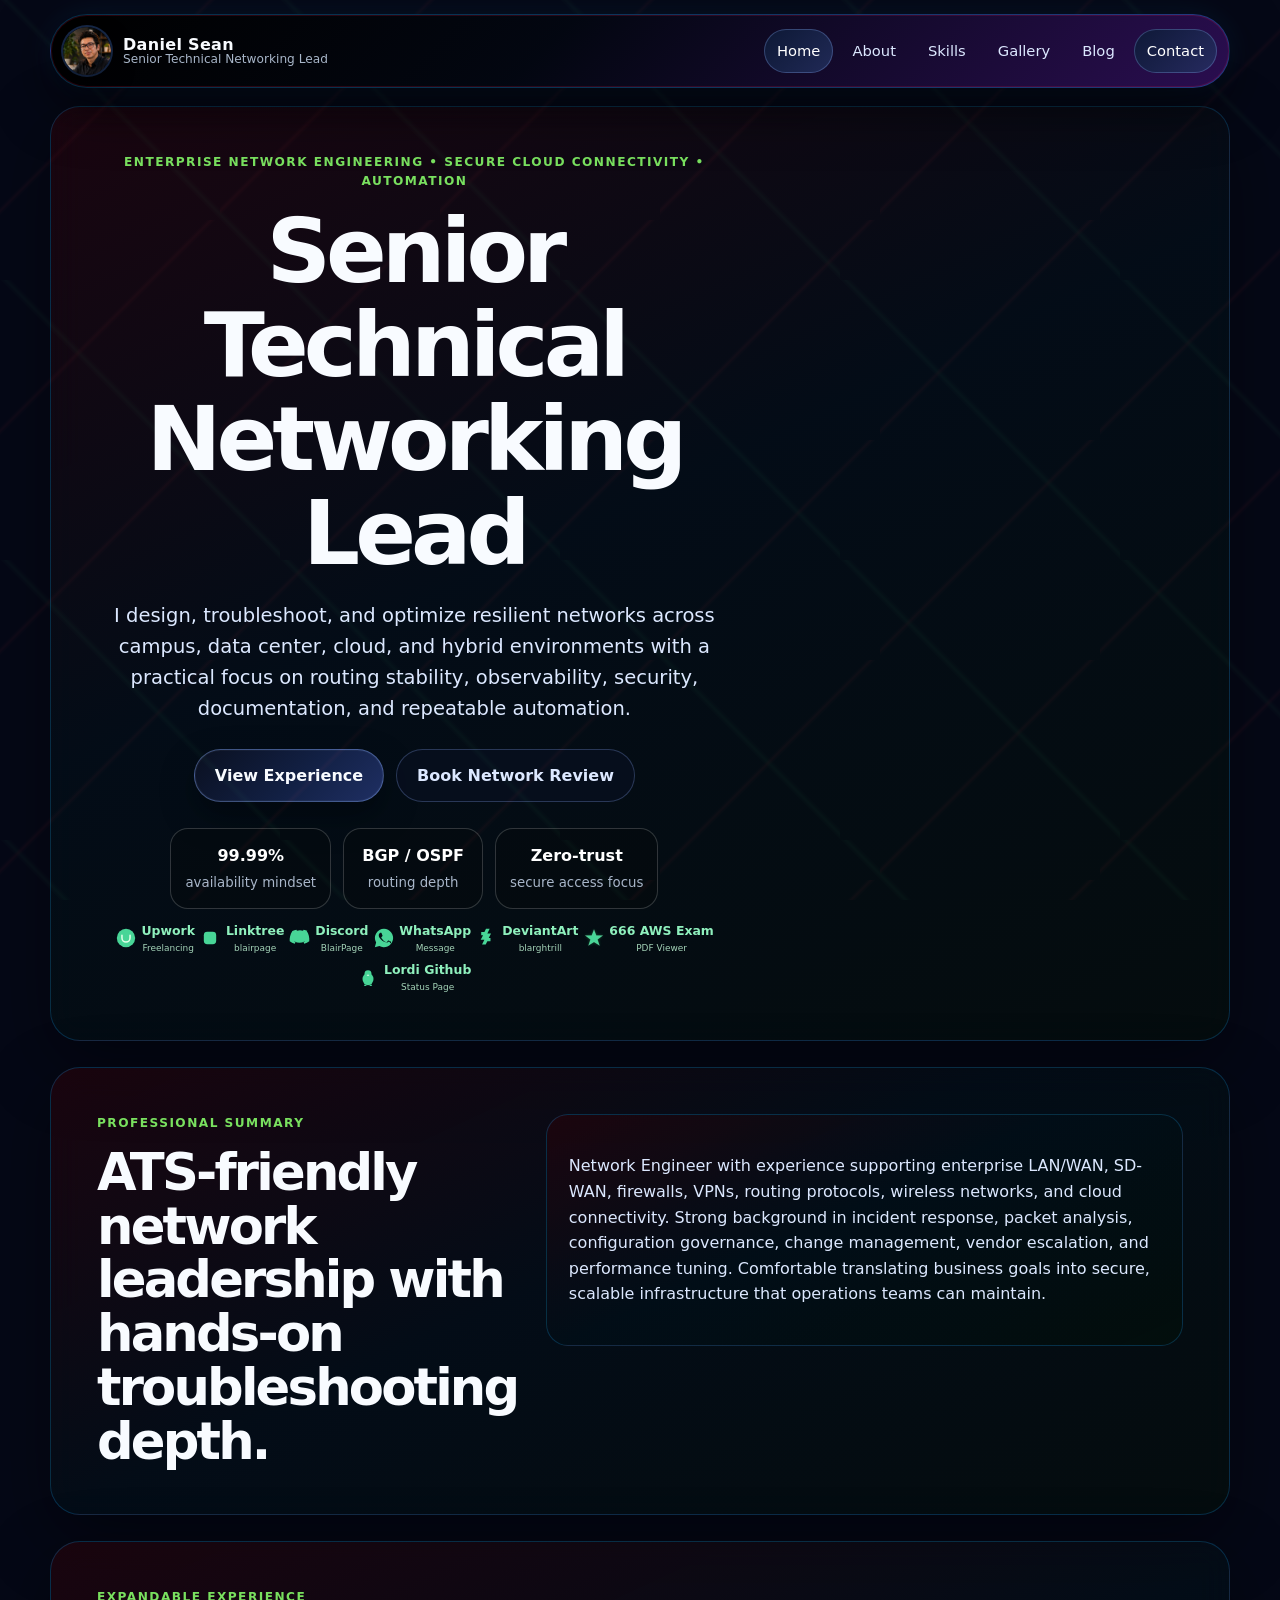
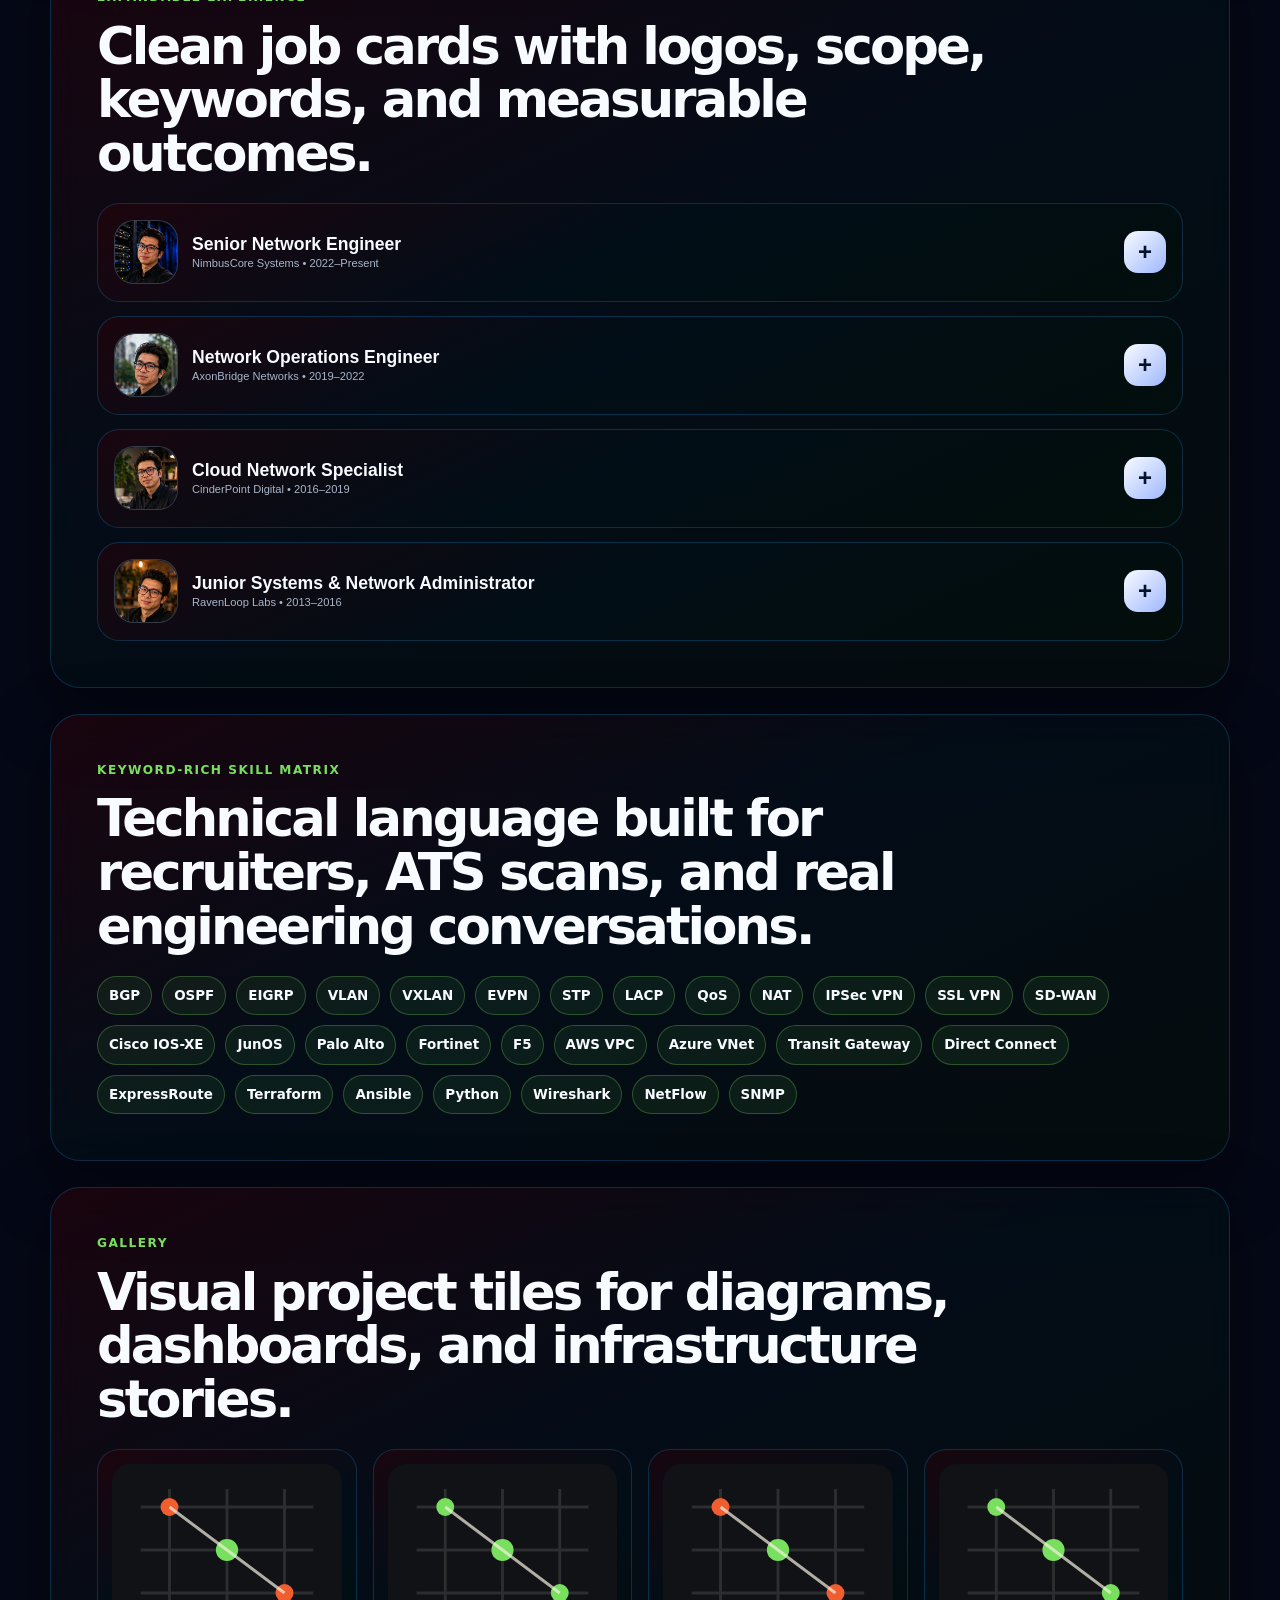
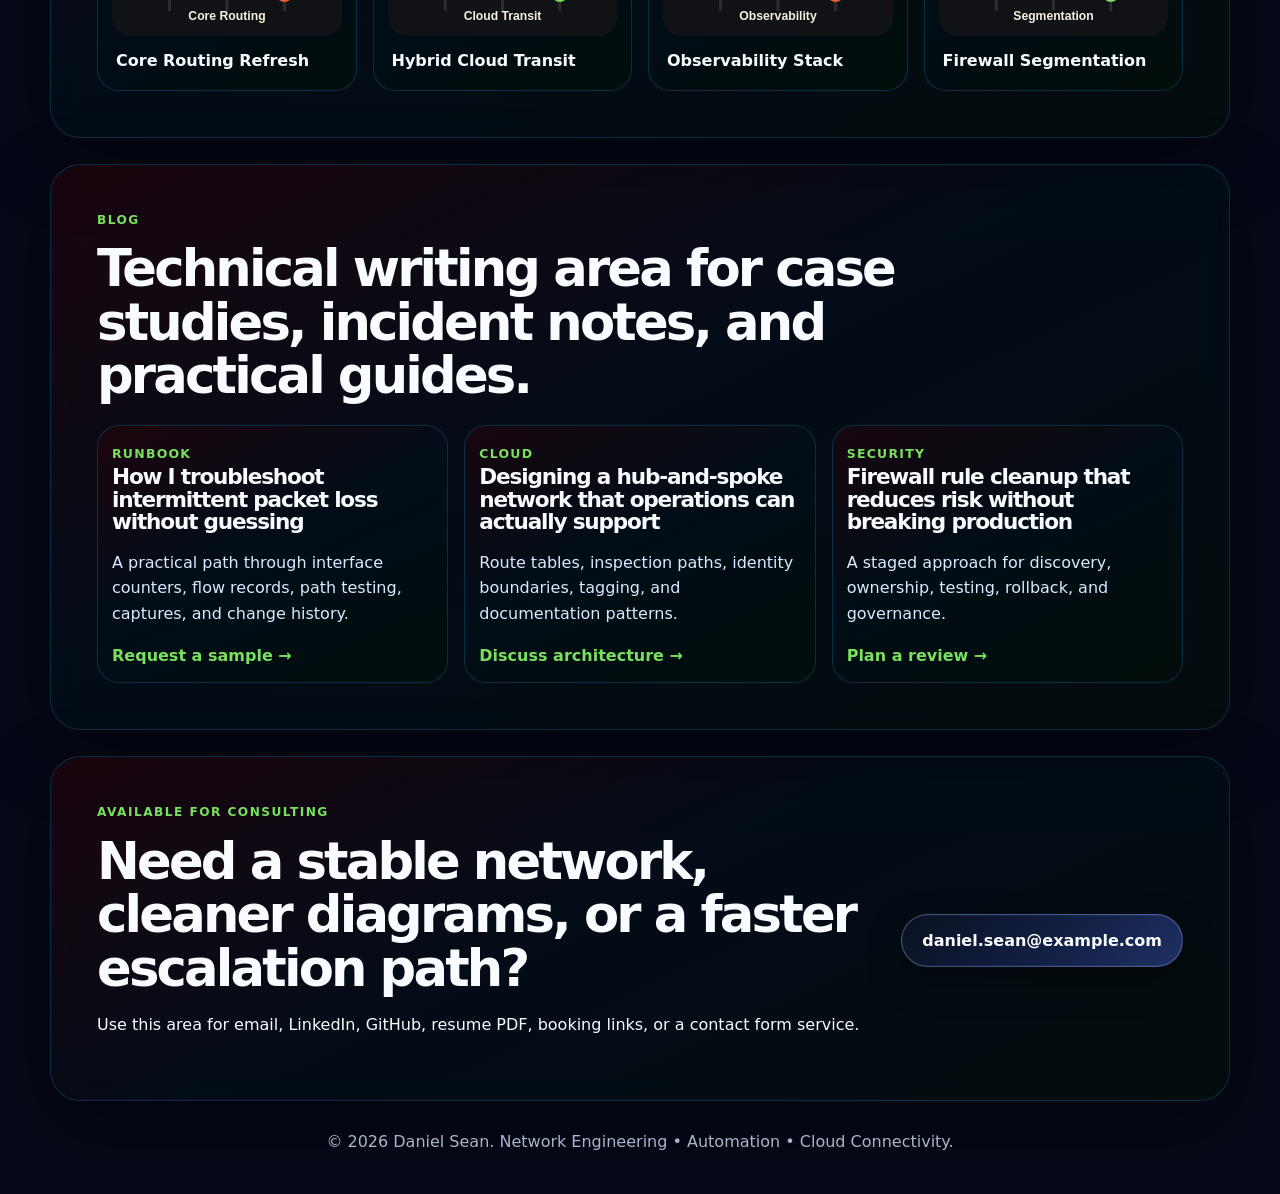
==== commit a444ac70: "Update index.html" ====
--- a/index.html
+++ b/index.html
@@ -17,7 +17,7 @@
   <div class="mesh-bg" aria-hidden="true"></div>
   <header class="site-header">
     <a class="brand" href="index.html" aria-label="Daniel Sean home">
-      <span class="brand-mark"><img src="assets/img/daniel-sean-professional-headshot.png" alt="Daniel Sean professional headshot" /></span>
+      <span class="brand-mark"><img src="assets/img/daniel-sean-office-network-consultant.png" alt="Daniel Sean professional headshot" /></span>
       <span class="brand-text">
         <strong>Daniel Sean</strong>
         <small>Senior Technical Networking Lead</small>
@@ -72,57 +72,132 @@
 
 <div class="brand-badge-row">
 
-  <!-- keep your exact same full link/logo row here unchanged -->
+<style>
+  /* FORCE SOCIAL ROW TO USE THE EXACT SAME GREEN AS .eyebrow */
+  :root {
+    --badge-theme-green: currentColor;
+    --badge-theme-green-soft: currentColor;
+  }
+
+  .brand-badge-row {
+    color: var(--badge-theme-green) !important;
+  }
+
+  .brand-badge-row .label,
+  .brand-badge-row .sub {
+    color: var(--badge-theme-green) !important;
+  }
+
+  .brand-badge-row .sub {
+    opacity: 0.82 !important;
+  }
+
+  .brand-badge-row svg circle,
+  .brand-badge-row svg rect,
+  .brand-badge-row svg ellipse,
+  .brand-badge-row svg path {
+    fill: var(--badge-theme-green) !important;
+  }
+
+  .brand-badge-row svg path[stroke],
+  .brand-badge-row svg circle[stroke],
+  .brand-badge-row svg rect[stroke] {
+    stroke: var(--badge-theme-green-soft) !important;
+  }
+
+  .brand-badge-row svg rect[fill="#f0eff4"],
+  .brand-badge-row svg circle[fill="#f0eff4"],
+  .brand-badge-row svg polygon[fill="#f0eff4"],
+  .brand-badge-row svg ellipse[fill="#f0eff4"] {
+    fill: var(--badge-theme-green-soft) !important;
+  }
+
+  .brand-badge-row stop:first-child {
+    stop-color: var(--badge-theme-green-soft) !important;
+  }
+
+  .brand-badge-row stop:nth-child(2),
+  .brand-badge-row stop:last-child {
+    stop-color: var(--badge-theme-green) !important;
+  }
+
+  .brand-badge-row .badge-item:hover {
+    filter:
+      drop-shadow(0 8px 14px rgba(0,0,0,0.5))
+      drop-shadow(0 0 10px color-mix(in srgb, var(--badge-theme-green) 45%, transparent)) !important;
+  }
+</style>
+
+<script>
+  (() => {
+    function syncBadgeGreenToEyebrow() {
+      const eyebrow = document.querySelector(".eyebrow");
+      if (!eyebrow) return;
+
+      const exactGreen = getComputedStyle(eyebrow).color;
+
+      document.documentElement.style.setProperty("--badge-theme-green", exactGreen);
+      document.documentElement.style.setProperty("--badge-theme-green-soft", exactGreen);
+    }
+
+    document.addEventListener("DOMContentLoaded", syncBadgeGreenToEyebrow);
+    window.addEventListener("load", syncBadgeGreenToEyebrow);
+  })();
+</script>
 
 </div>
 
 <style>
-/* GREEN THEME ONLY — SAME SIZE / SAME LAYOUT */
+/* === MATCH EXISTING SITE GREEN EXACTLY === */
+
 .brand-badge-row svg circle,
 .brand-badge-row svg rect,
 .brand-badge-row svg ellipse,
 .brand-badge-row svg path {
-  fill: #22c55e !important;
-}
-
-.brand-badge-row svg polygon,
+  fill: #48d597 !important; /* your real site green */
+}
+
+/* inner white shapes stay clean */
 .brand-badge-row svg rect[fill="#f0eff4"],
 .brand-badge-row svg circle[fill="#f0eff4"],
+.brand-badge-row svg polygon[fill="#f0eff4"],
 .brand-badge-row svg ellipse[fill="#f0eff4"] {
   fill: #eafff1 !important;
 }
 
+/* strokes */
 .brand-badge-row svg path[stroke],
 .brand-badge-row svg circle[stroke],
 .brand-badge-row svg rect[stroke] {
-  stroke: #eafff1 !important;
-}
-
+  stroke: #dfffe8 !important;
+}
+
+/* gradients (666 badge etc) */
 .brand-badge-row stop:first-child {
   stop-color: #eafff1 !important;
 }
-
 .brand-badge-row stop:nth-child(2) {
-  stop-color: #4ade80 !important;
-}
-
+  stop-color: #8ff0bd !important;
+}
 .brand-badge-row stop:last-child {
-  stop-color: #15803d !important;
-}
-
+  stop-color: #48d597 !important;
+}
+
+/* text */
 .brand-badge-row .label {
-  color: #4ade80 !important;
+  color: #8ff0bd !important;
 }
 
 .brand-badge-row .sub {
-  color: #bbf7d0 !important;
-  opacity: 0.85 !important;
-}
-
+  color: #c8ffdc !important;
+  opacity: 0.82 !important;
+}
+
+/* hover (match your glow) */
 .brand-badge-row .badge-item:hover {
   filter:
-    drop-shadow(0 10px 18px rgba(0,0,0,0.6))
-    drop-shadow(0 0 10px rgba(34,197,94,0.38)) !important;
+    drop-shadow(0 8px 14px rgba(0,0,0,0.5))
+    drop-shadow(0 0 10px rgba(70,255,160,0.28)) !important;
 }
 </style>
       </div>
@@ -147,7 +222,7 @@
 
     <span class="icon-wrap">
       <svg viewBox="0 0 24 24" fill="none">
-        <circle cx="12" cy="12" r="10" fill="#22c55e"></circle>
+        <circle cx="12" cy="12" r="10" fill="#48d597"></circle>
         <path d="M7.6 8.9v3.1a4.4 4.4 0 0 0 8.8 0V8.9"
               stroke="#eafff1"
               stroke-width="1.7"
@@ -171,7 +246,7 @@
 
     <span class="icon-wrap">
       <svg viewBox="0 0 128 128">
-        <rect x="28" y="28" width="72" height="72" rx="20" fill="#22c55e"></rect>
+        <rect x="28" y="28" width="72" height="72" rx="20" fill="#48d597"></rect>
         <g transform="translate(64 61) scale(0.85)">
           <rect x="-5" y="-28" width="10" height="56" rx="5" fill="#eafff1"></rect>
           <rect x="-28" y="-5" width="56" height="10" rx="5" fill="#eafff1"></rect>
@@ -196,7 +271,7 @@
      title="Discord: BlairPage">
 
     <span class="icon-wrap">
-      <svg viewBox="0 0 24 24" fill="#22c55e">
+      <svg viewBox="0 0 24 24" fill="#48d597">
         <path d="M20.3 4.3A17.7 17.7 0 0 0 15.9 3c-.2.3-.4.7-.6 1a16.6 16.6 0 0 0-6.6 0c-.2-.3-.4-.7-.6-1a17.7 17.7 0 0 0-4.4 1.3C1.3 8.1.5 11.8.8 15.5a17.8 17.8 0 0 0 5.4 2.7c.4-.5.7-1 .9-1.6-.5-.2-1-.4-1.4-.6.1-.1.2-.2.3-.3a12.2 12.2 0 0 0 11 0l.3.3c-.5.2-1 .4-1.5.6.3.6.6 1.1.9 1.6a17.8 17.8 0 0 0 5.4-2.7c.4-4.3-.6-8-2.8-11.2Z"/>
       </svg>
     </span>
@@ -216,7 +291,7 @@
      class="badge-item compact-badge">
 
     <span class="icon-wrap">
-      <svg viewBox="0 0 24 24" fill="#22c55e">
+      <svg viewBox="0 0 24 24" fill="#48d597">
         <path d="M12 2a10 10 0 0 0-8.6 15l-1.4 5 5-1.3A10 10 0 1 0 12 2Zm5.4 13.6c-.2.6-1.3 1.1-1.8 1.2-.5.1-1.2.2-3.5-.7-2.8-1.1-4.6-3.9-4.7-4-.1-.2-1.1-1.5-1.1-2.9s.7-2.1 1-2.4c.2-.3.6-.4.8-.4h.6c.2 0 .5 0 .7.5.2.6.8 2 .9 2.2.1.2.1.4 0 .6-.1.2-.2.4-.4.6l-.6.7c-.2.2-.4.4-.2.8.2.4 1 1.7 2.2 2.8 1.5 1.3 2.7 1.7 3.1 1.9.4.2.6.2.8-.1.2-.3.9-1 1.1-1.4.2-.3.4-.3.7-.2.3.1 1.9.9 2.2 1.1.3.2.5.3.5.5 0 .2-.1.9-.3 1.5Z"/>
       </svg>
     </span>
@@ -236,7 +311,7 @@
      class="badge-item compact-badge">
 
     <span class="icon-wrap">
-      <svg viewBox="0 0 24 24" fill="#22c55e">
+      <svg viewBox="0 0 24 24" fill="#48d597">
         <path d="M14.9 2H10.9L9.2 5.5H5.7V9H7.7L5.1 14H9.1L6.6 19H10.6L12.4 15.5H15.8V12H13.9L16.4 7H12.4L14.9 2Z"/>
       </svg>
     </span>
@@ -305,14 +380,14 @@
 
     <span class="icon-wrap">
       <svg viewBox="0 0 64 64" xmlns="http://www.w3.org/2000/svg">
-        <ellipse cx="32" cy="38" rx="16" ry="18" fill="#22c55e"/>
+        <ellipse cx="32" cy="38" rx="16" ry="18" fill="#48d597"/>
         <ellipse cx="32" cy="42" rx="10" ry="12" fill="#eafff1"/>
-        <circle cx="32" cy="22" r="10" fill="#22c55e"/>
+        <circle cx="32" cy="22" r="10" fill="#48d597"/>
         <circle cx="28" cy="21" r="2" fill="#eafff1"/>
         <circle cx="36" cy="21" r="2" fill="#eafff1"/>
         <polygon points="32,24 28,28 36,28" fill="#eafff1"/>
-        <ellipse cx="24" cy="56" rx="4" ry="2" fill="#22c55e"/>
-        <ellipse cx="40" cy="56" rx="4" ry="2" fill="#22c55e"/>
+        <ellipse cx="24" cy="56" rx="4" ry="2" fill="#48d597"/>
+        <ellipse cx="40" cy="56" rx="4" ry="2" fill="#48d597"/>
       </svg>
     </span>
 
@@ -324,7 +399,67 @@
   </a>
 </div>
 
-
+<style>
+/* ===== FORCE EVERYTHING TO USE EXACT EYEBROW COLOR ===== */
+
+:root {
+  --real-green: #00ff00; /* temporary fallback */
+}
+
+/* TEXT */
+.brand-badge-row .label,
+.brand-badge-row .sub {
+  color: var(--real-green) !important;
+}
+
+/* ICON SHAPES (OVERRIDE INLINE SVG COLORS) */
+.brand-badge-row svg * {
+  fill: var(--real-green) !important;
+}
+
+/* INNER WHITE PARTS (restore contrast) */
+.brand-badge-row svg [fill="#f0eff4"],
+.brand-badge-row svg [fill="#eafff1"] {
+  fill: #eafff1 !important;
+}
+
+/* STROKES */
+.brand-badge-row svg [stroke] {
+  stroke: #eafff1 !important;
+}
+
+/* GRADIENT FIX */
+.brand-badge-row stop {
+  stop-color: var(--real-green) !important;
+}
+
+/* HOVER */
+.brand-badge-row .badge-item:hover {
+  filter:
+    drop-shadow(0 8px 14px rgba(0,0,0,0.5))
+    drop-shadow(0 0 12px var(--real-green)) !important;
+}
+</style>
+
+<script>
+/* ===== FORCE SYNC WITH ACTUAL SITE GREEN ===== */
+(function () {
+  function forceExactGreen() {
+    const eyebrow = document.querySelector(".eyebrow");
+    if (!eyebrow) return;
+
+    const realColor = getComputedStyle(eyebrow).color;
+
+    document.documentElement.style.setProperty("--real-green", realColor);
+  }
+
+  // run multiple times to beat load timing issues
+  document.addEventListener("DOMContentLoaded", forceExactGreen);
+  window.addEventListener("load", forceExactGreen);
+  setTimeout(forceExactGreen, 100);
+  setTimeout(forceExactGreen, 500);
+})();
+</script>
 
 <style>
 
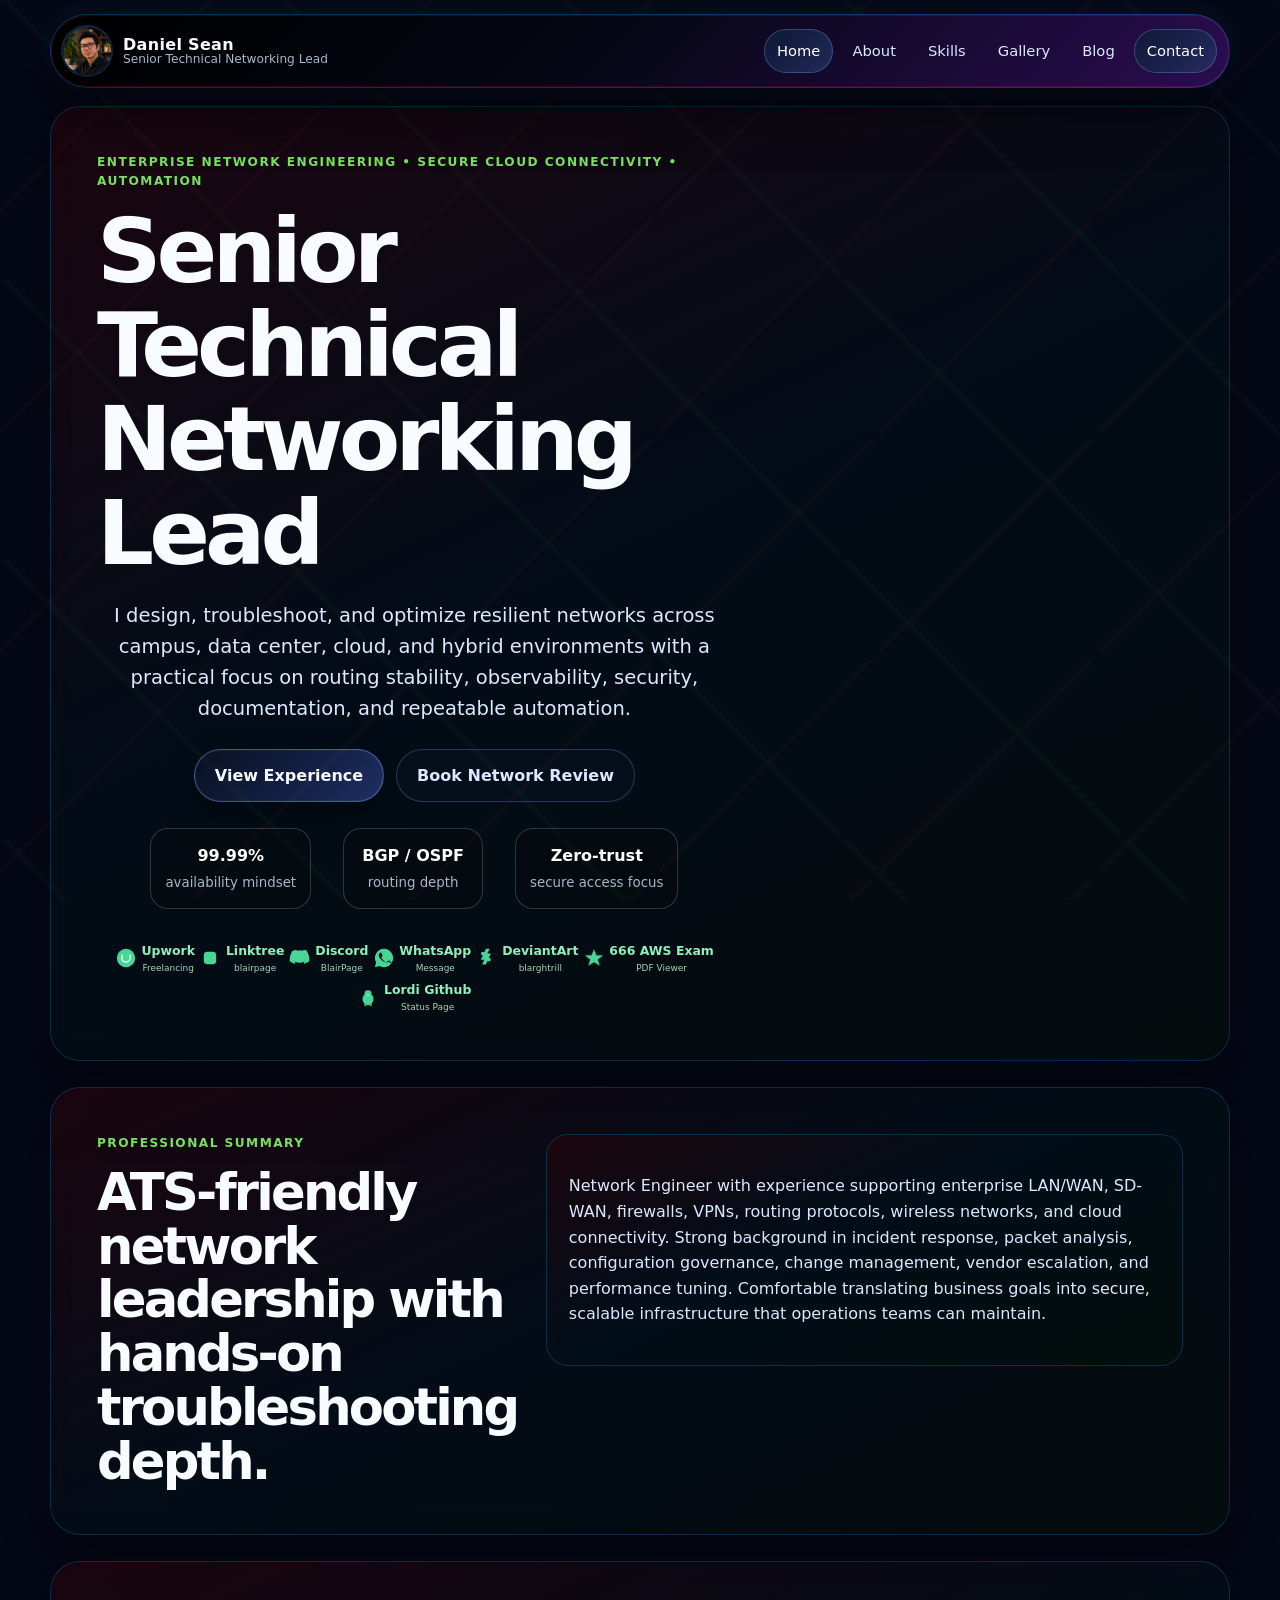
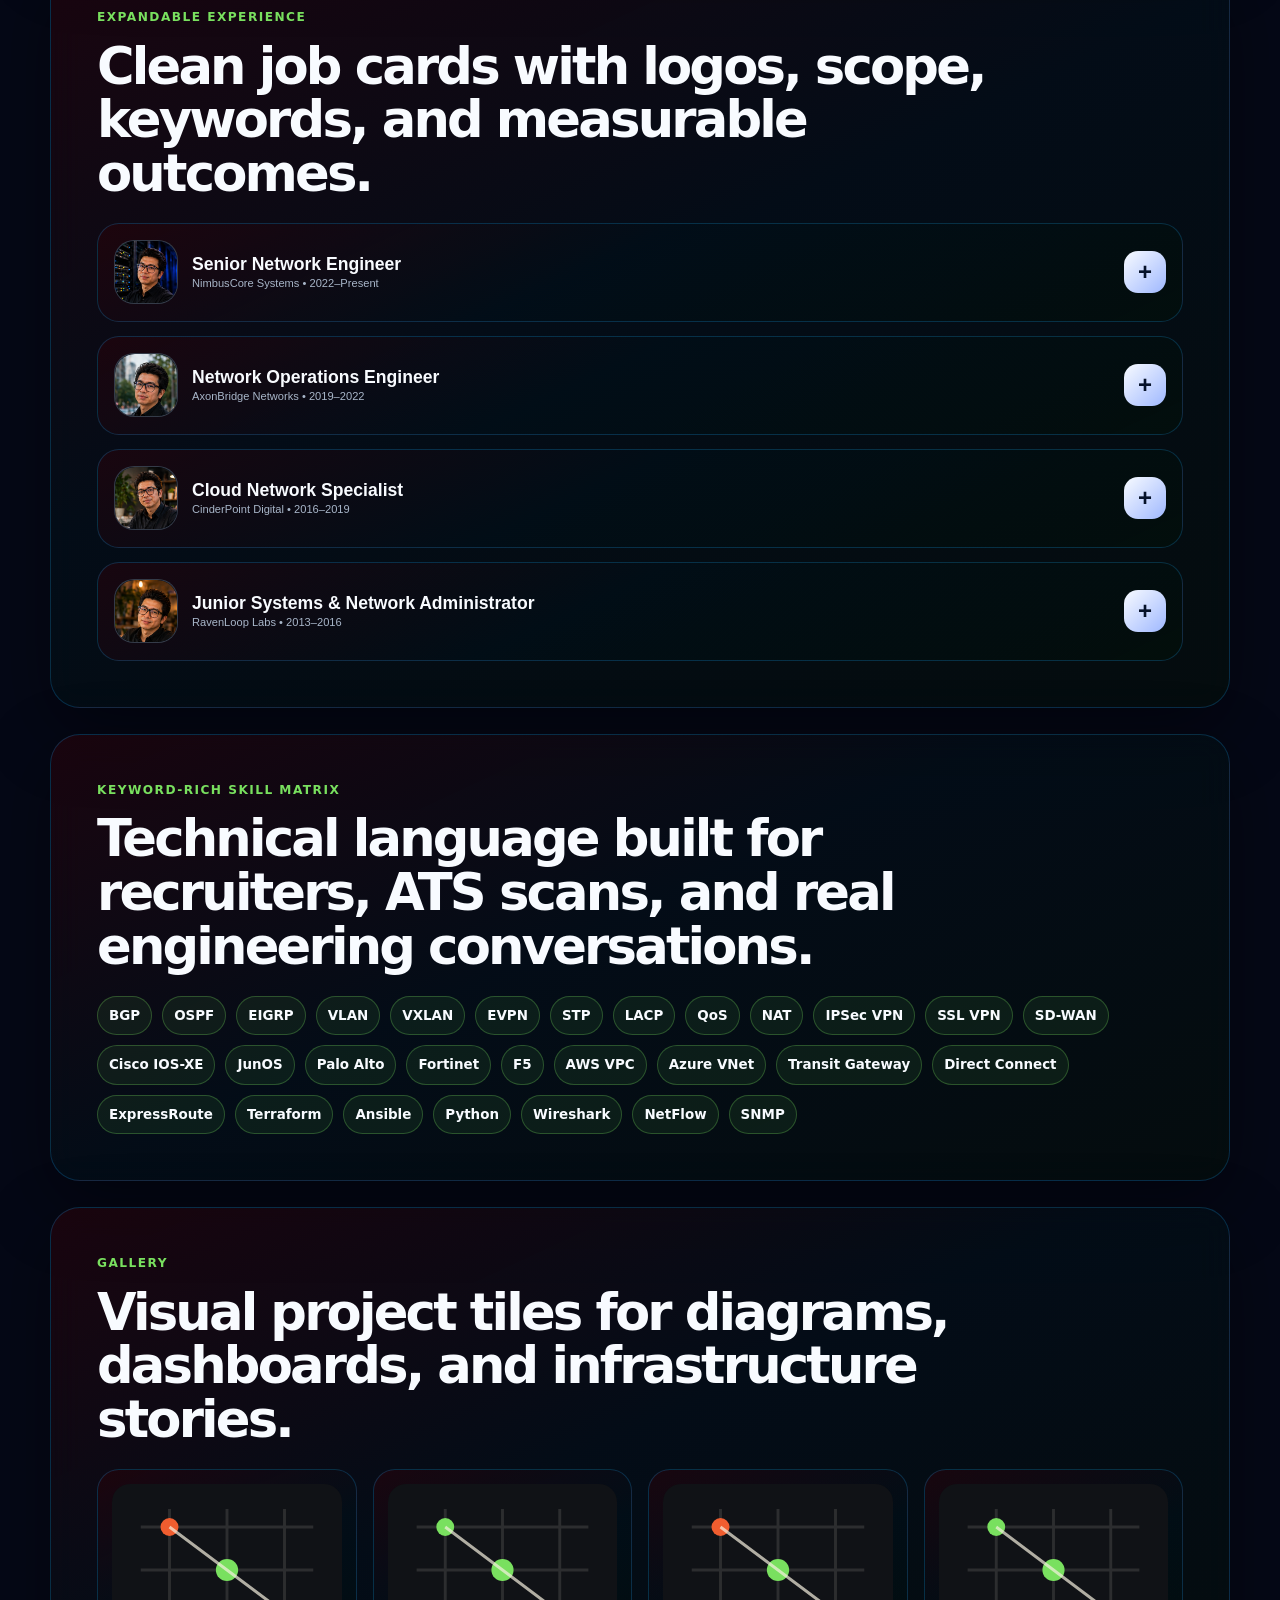
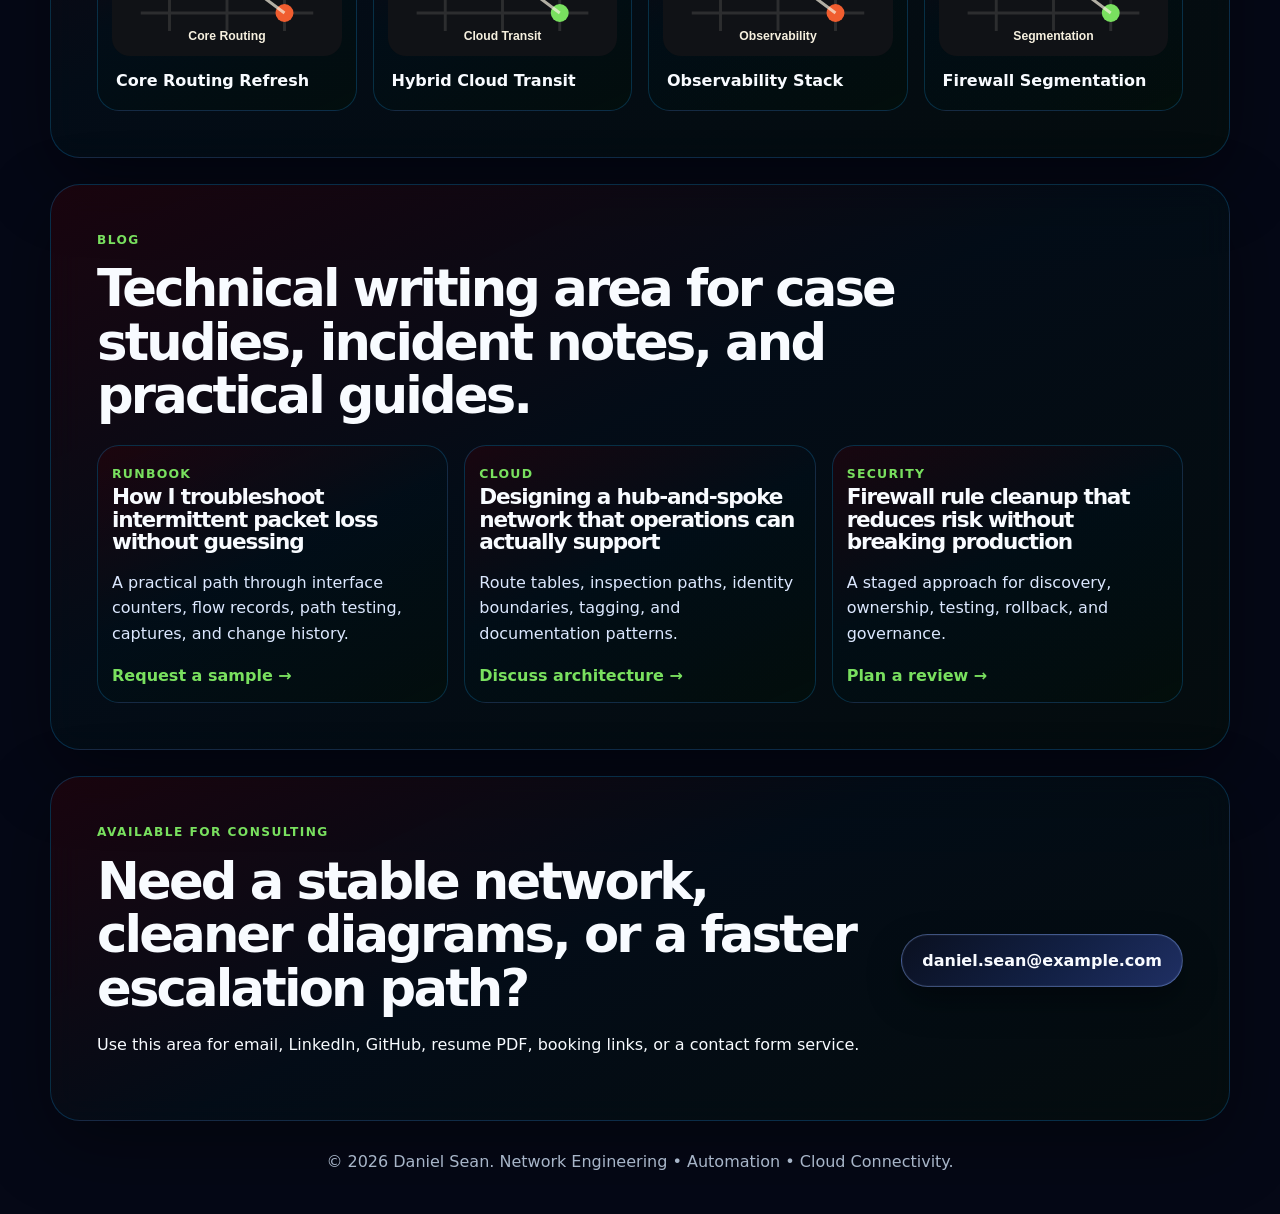
==== commit 2afa9344: "Update index.html" ====
--- a/index.html
+++ b/index.html
@@ -885,6 +885,75 @@
     }
   }
 </style>
+  <style>
+/* ===== KEEP CONTAINER EXACT SAME SIZE ===== */
+.hero .hero-copy {
+  width: 100% !important;
+  max-width: 100% !important;
+  margin-left: auto !important;
+  margin-right: auto !important;
+}
+
+/* ===== LEFT ALIGN ONLY HEADER TEXT ===== */
+.hero .eyebrow,
+.hero h1 {
+  width: 100% !important;
+  text-align: left !important;
+}
+
+/* ===== CENTER EVERYTHING ELSE (FULL WIDTH USE) ===== */
+.hero .hero-lede {
+  width: 100% !important;
+  max-width: 100% !important;
+  text-align: center !important;
+}
+
+/* BUTTONS */
+.hero .hero-actions {
+  width: 100% !important;
+  display: flex !important;
+  justify-content: center !important;
+  align-items: center !important;
+  gap: 12px !important;
+  flex-wrap: wrap !important;
+}
+
+/* STATS */
+.hero .hero-stats {
+  width: 100% !important;
+  display: flex !important;
+  justify-content: center !important;
+  align-items: center !important;
+  gap: 32px !important;
+  flex-wrap: wrap !important;
+  text-align: center !important;
+}
+
+/* SOCIAL ROW */
+.brand-badge-row {
+  width: 100% !important;
+  display: flex !important;
+  justify-content: center !important;
+  align-items: center !important;
+  flex-wrap: wrap !important;
+}
+
+/* MOBILE SAFETY */
+@media (max-width: 768px) {
+  .hero .eyebrow,
+  .hero h1 {
+    text-align: left !important;
+  }
+
+  .hero .hero-lede,
+  .hero .hero-actions,
+  .hero .hero-stats,
+  .brand-badge-row {
+    text-align: center !important;
+    justify-content: center !important;
+  }
+}
+</style>
   
 </body>
 </html>
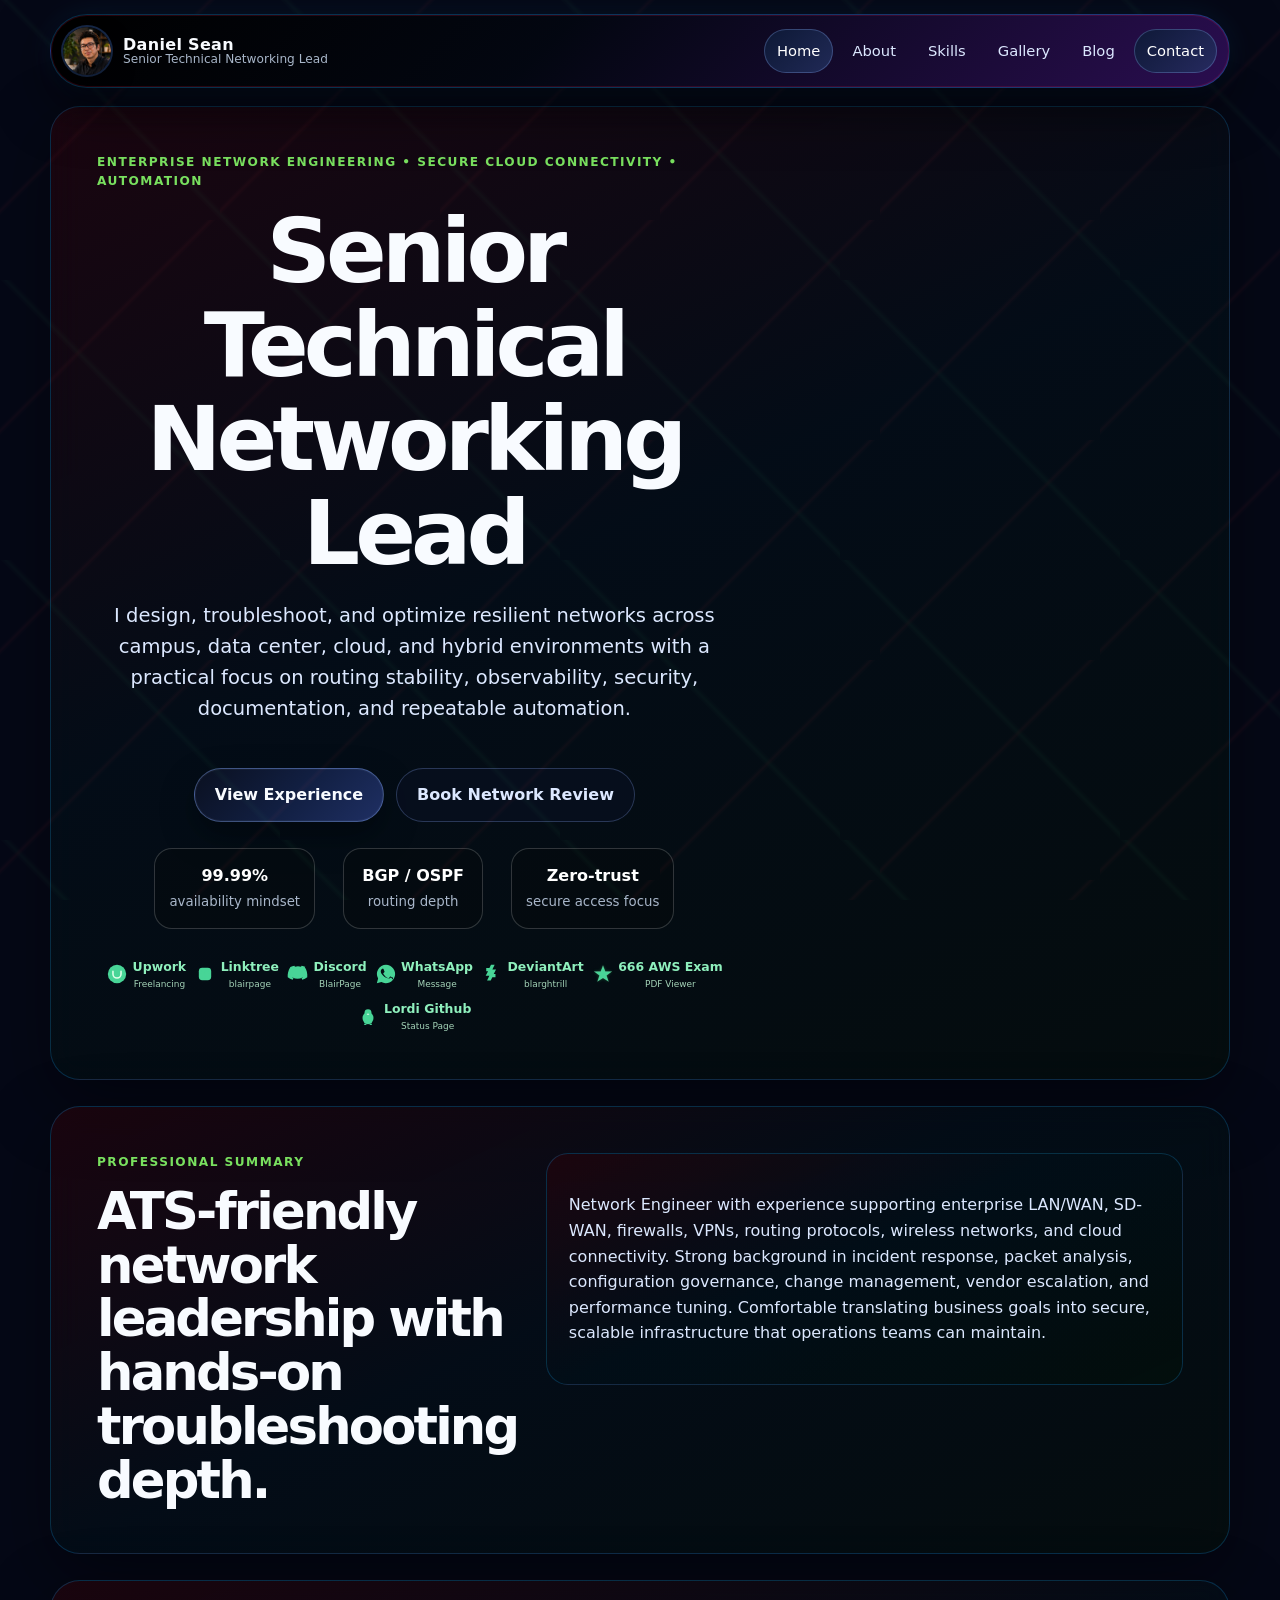
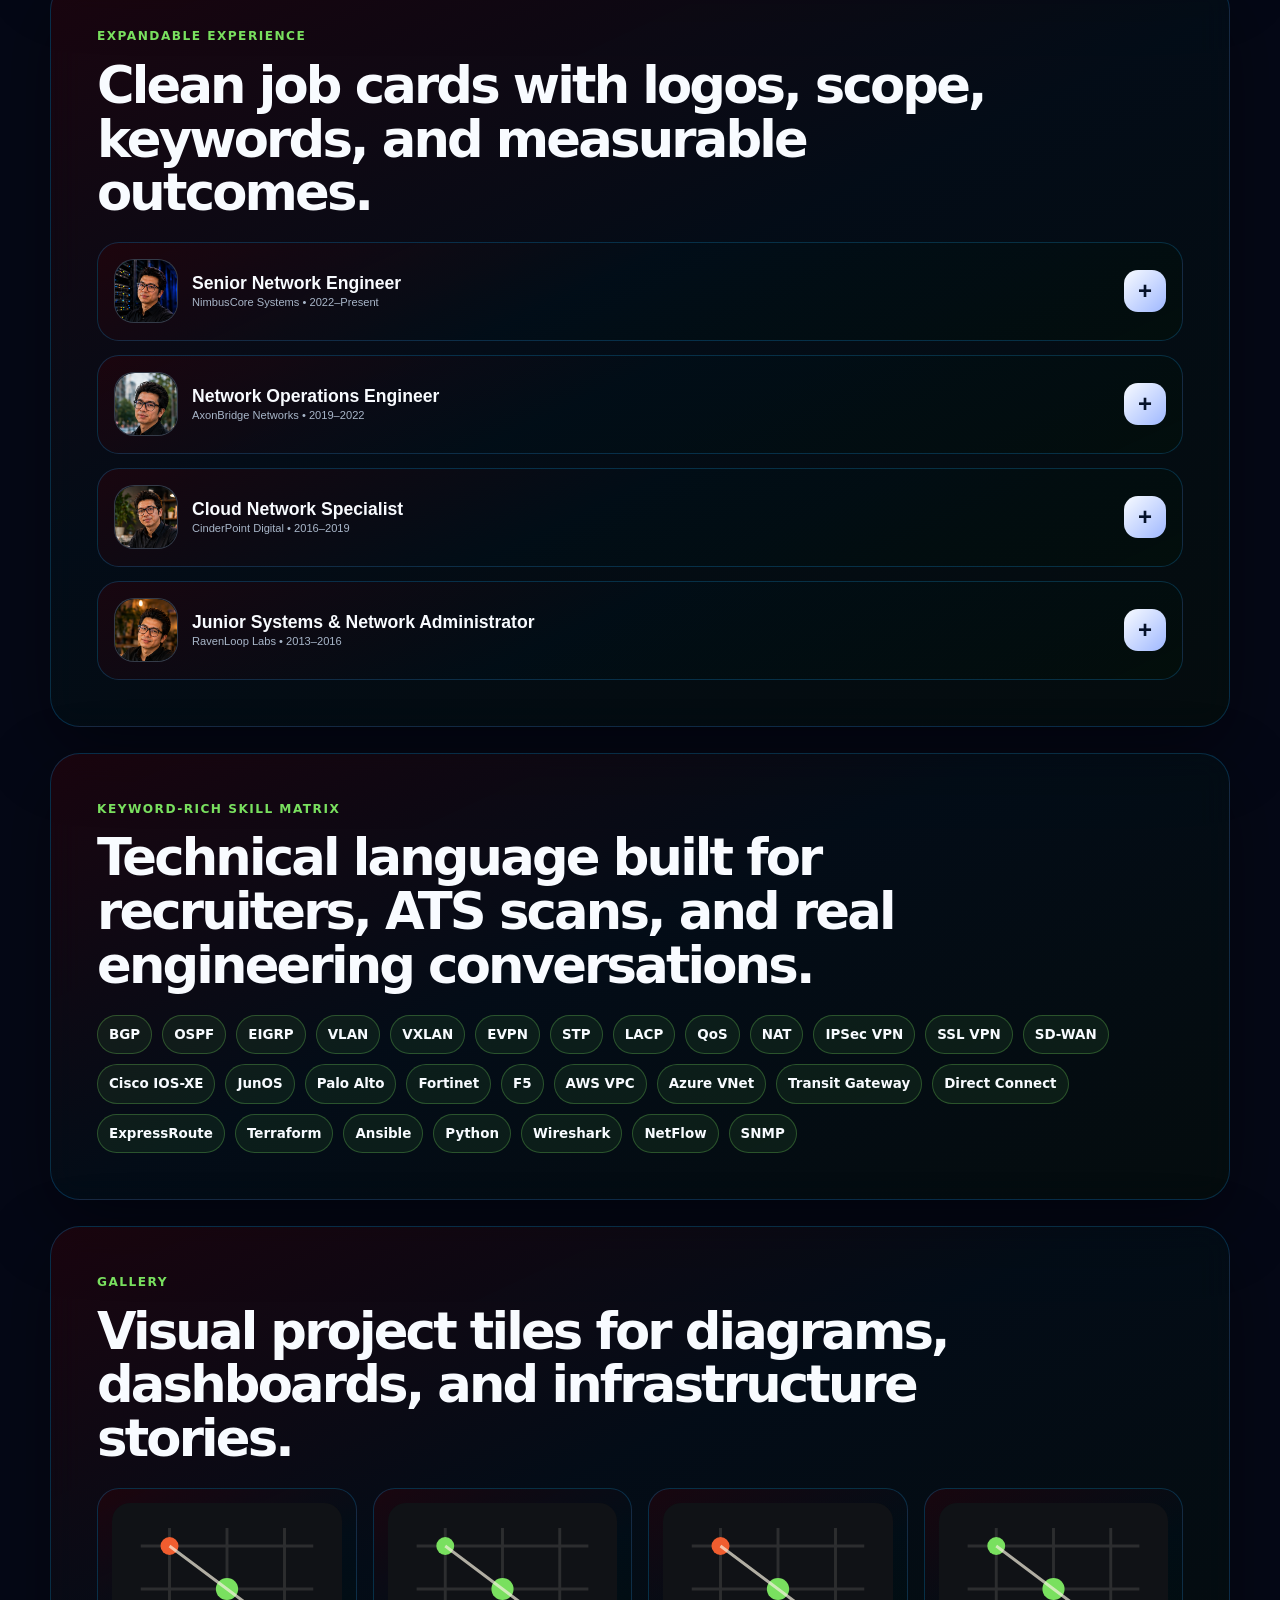
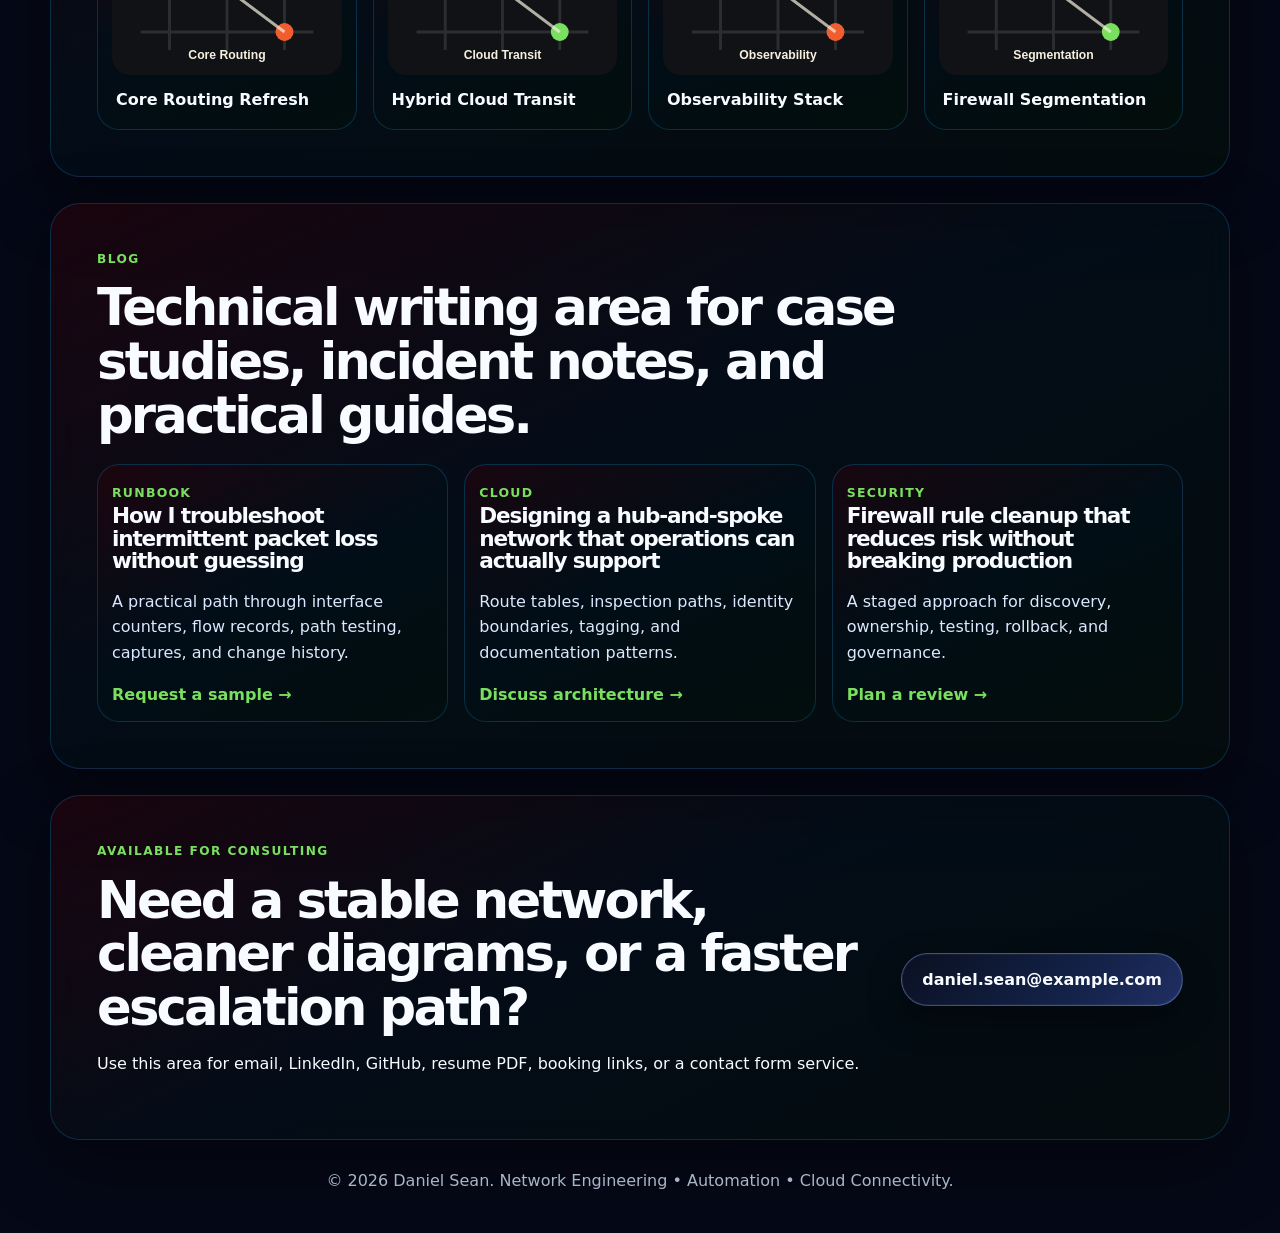
==== commit 5d45bcf3: "Update index.html" ====
--- a/index.html
+++ b/index.html
@@ -886,74 +886,80 @@
   }
 </style>
   <style>
-/* ===== KEEP CONTAINER EXACT SAME SIZE ===== */
+/* =========================
+   FINAL HERO LAYOUT FIX
+   (DO NOT MODIFY EXISTING CODE)
+   ========================= */
+
+/* allow full usable width inside hero */
 .hero .hero-copy {
   width: 100% !important;
-  max-width: 100% !important;
+  max-width: 1200px !important;
+  margin: 0 auto !important;
+  display: flex !important;
+  flex-direction: column !important;
+}
+
+/* ONLY THIS LINE LEFT */
+.hero .eyebrow {
+  text-align: left !important;
+  width: 100% !important;
+}
+
+/* EVERYTHING ELSE CENTERED + FULL WIDTH */
+.hero h1,
+.hero .hero-lede,
+.hero .hero-actions,
+.hero .hero-stats,
+.hero .brand-badge-row {
+  width: 100% !important;
+  text-align: center !important;
+  justify-content: center !important;
   margin-left: auto !important;
   margin-right: auto !important;
 }
 
-/* ===== LEFT ALIGN ONLY HEADER TEXT ===== */
-.hero .eyebrow,
-.hero h1 {
-  width: 100% !important;
-  text-align: left !important;
-}
-
-/* ===== CENTER EVERYTHING ELSE (FULL WIDTH USE) ===== */
+/* paragraph should actually expand */
 .hero .hero-lede {
-  width: 100% !important;
-  max-width: 100% !important;
-  text-align: center !important;
-}
-
-/* BUTTONS */
+  max-width: 900px !important;
+}
+
+/* buttons */
 .hero .hero-actions {
-  width: 100% !important;
   display: flex !important;
-  justify-content: center !important;
-  align-items: center !important;
+  flex-wrap: wrap !important;
   gap: 12px !important;
+}
+
+/* stats */
+.hero .hero-stats {
+  display: flex !important;
   flex-wrap: wrap !important;
-}
-
-/* STATS */
-.hero .hero-stats {
-  width: 100% !important;
+  gap: 28px !important;
+}
+
+/* social row */
+.hero .brand-badge-row {
   display: flex !important;
-  justify-content: center !important;
-  align-items: center !important;
-  gap: 32px !important;
   flex-wrap: wrap !important;
-  text-align: center !important;
-}
-
-/* SOCIAL ROW */
-.brand-badge-row {
-  width: 100% !important;
-  display: flex !important;
-  justify-content: center !important;
-  align-items: center !important;
-  flex-wrap: wrap !important;
-}
-
-/* MOBILE SAFETY */
+  gap: 8px !important;
+}
+
+/* MOBILE */
 @media (max-width: 768px) {
-  .hero .eyebrow,
-  .hero h1 {
-    text-align: left !important;
-  }
-
+  .hero .hero-copy {
+    padding: 0 16px !important;
+  }
+
+  .hero h1,
   .hero .hero-lede,
   .hero .hero-actions,
   .hero .hero-stats,
-  .brand-badge-row {
+  .hero .brand-badge-row {
     text-align: center !important;
     justify-content: center !important;
   }
 }
 </style>
-  
 </body>
 </html>
